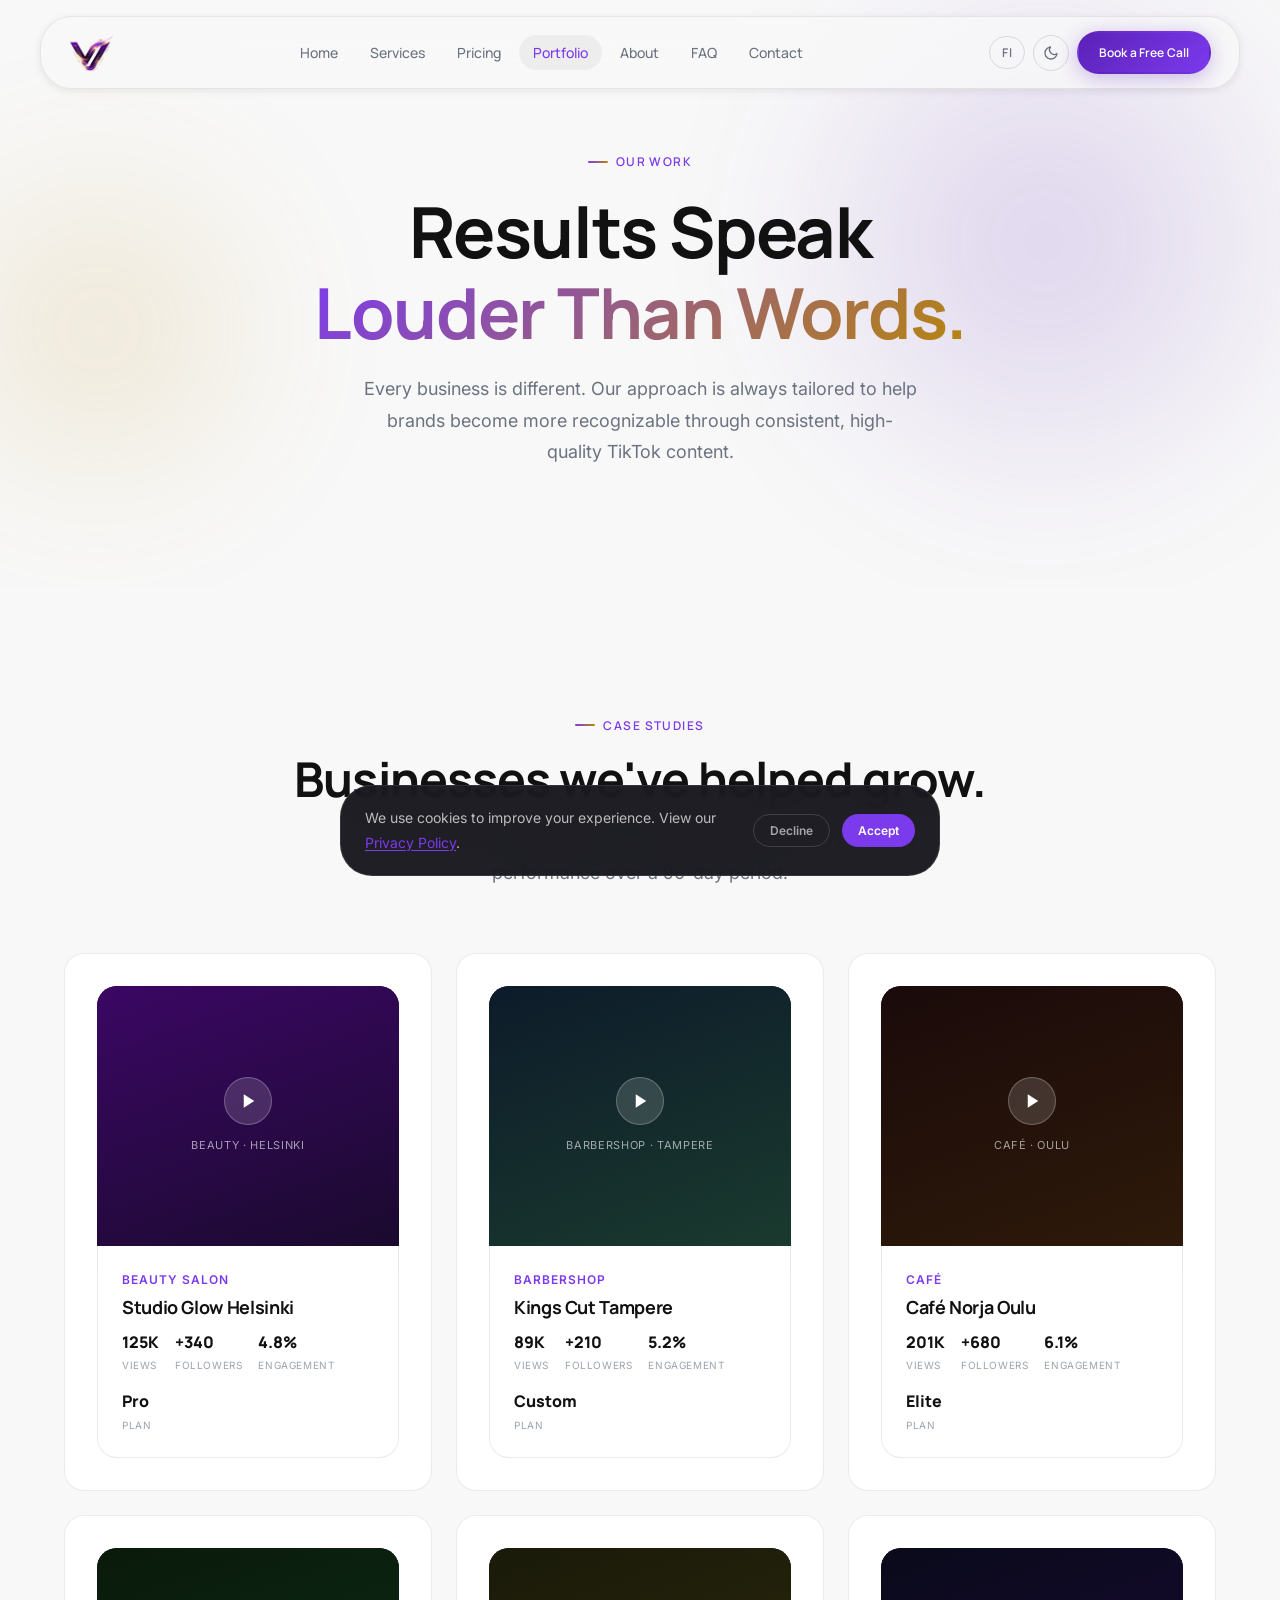
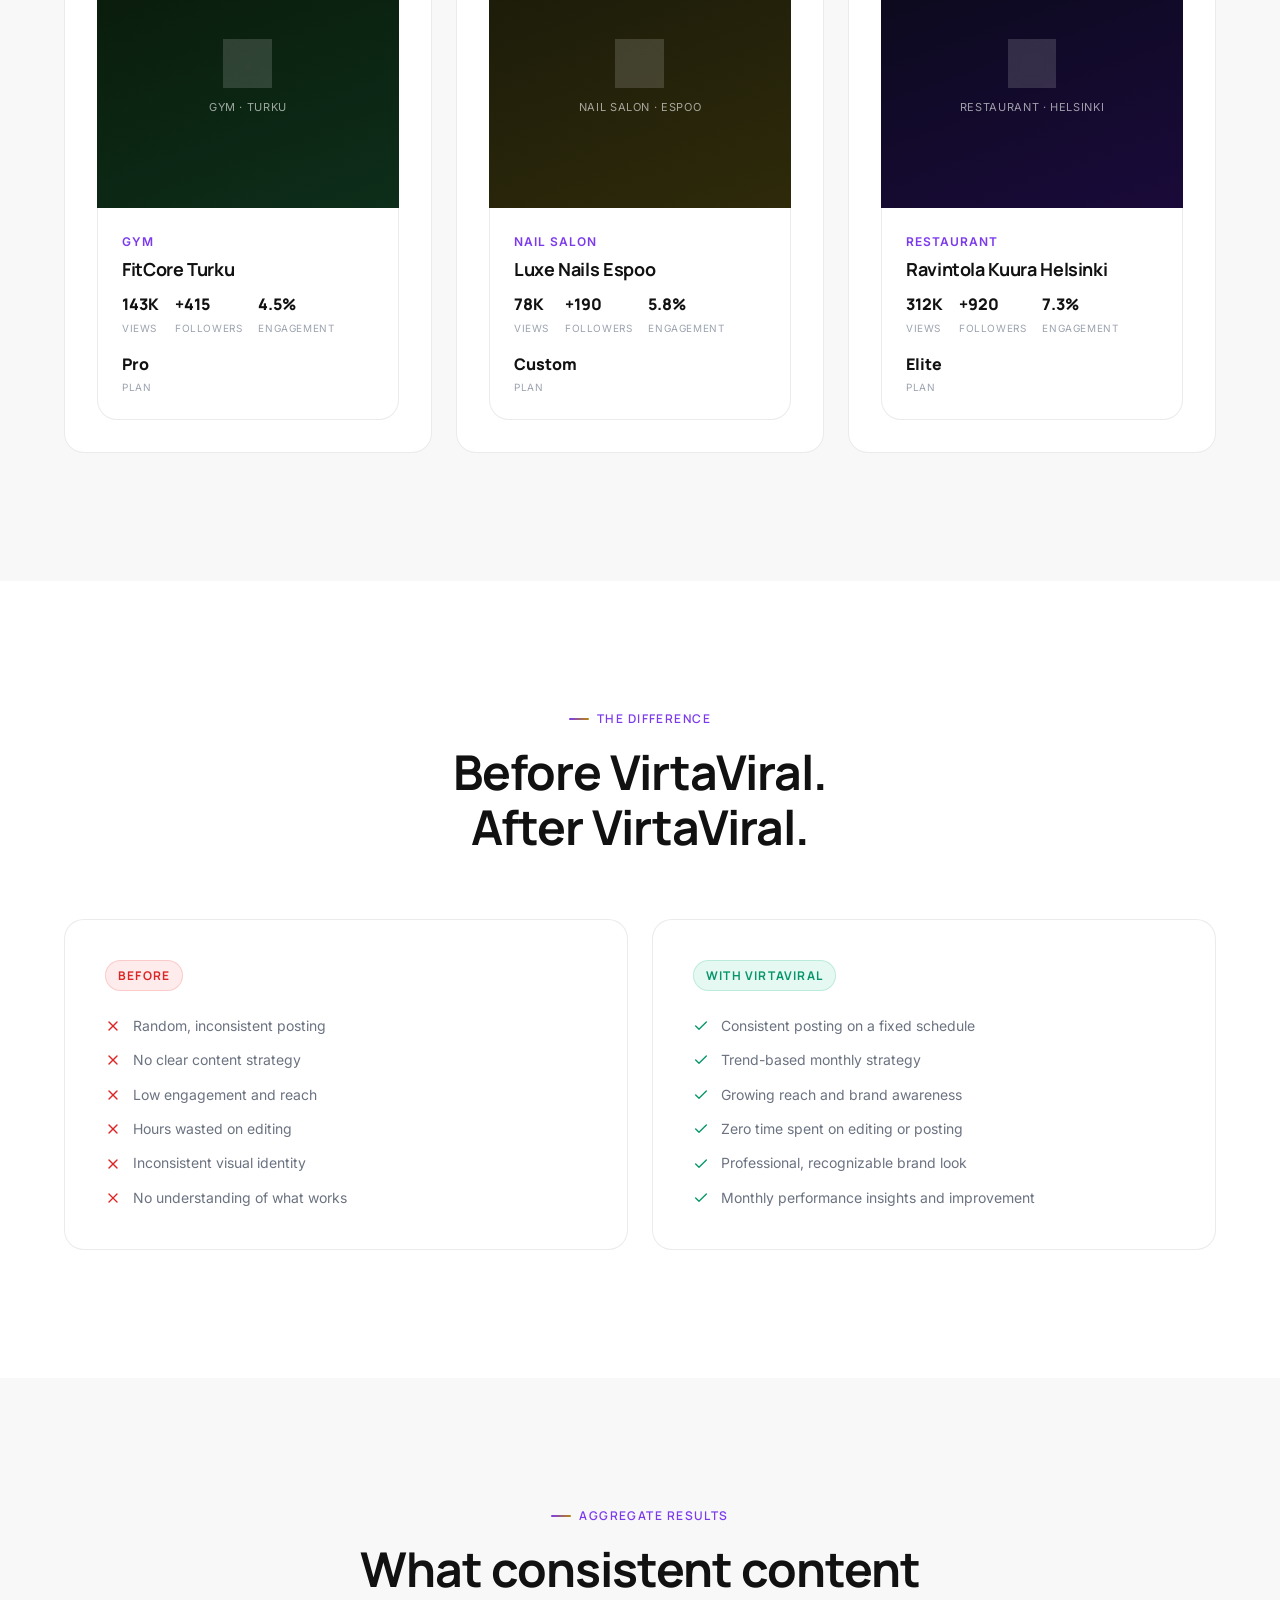
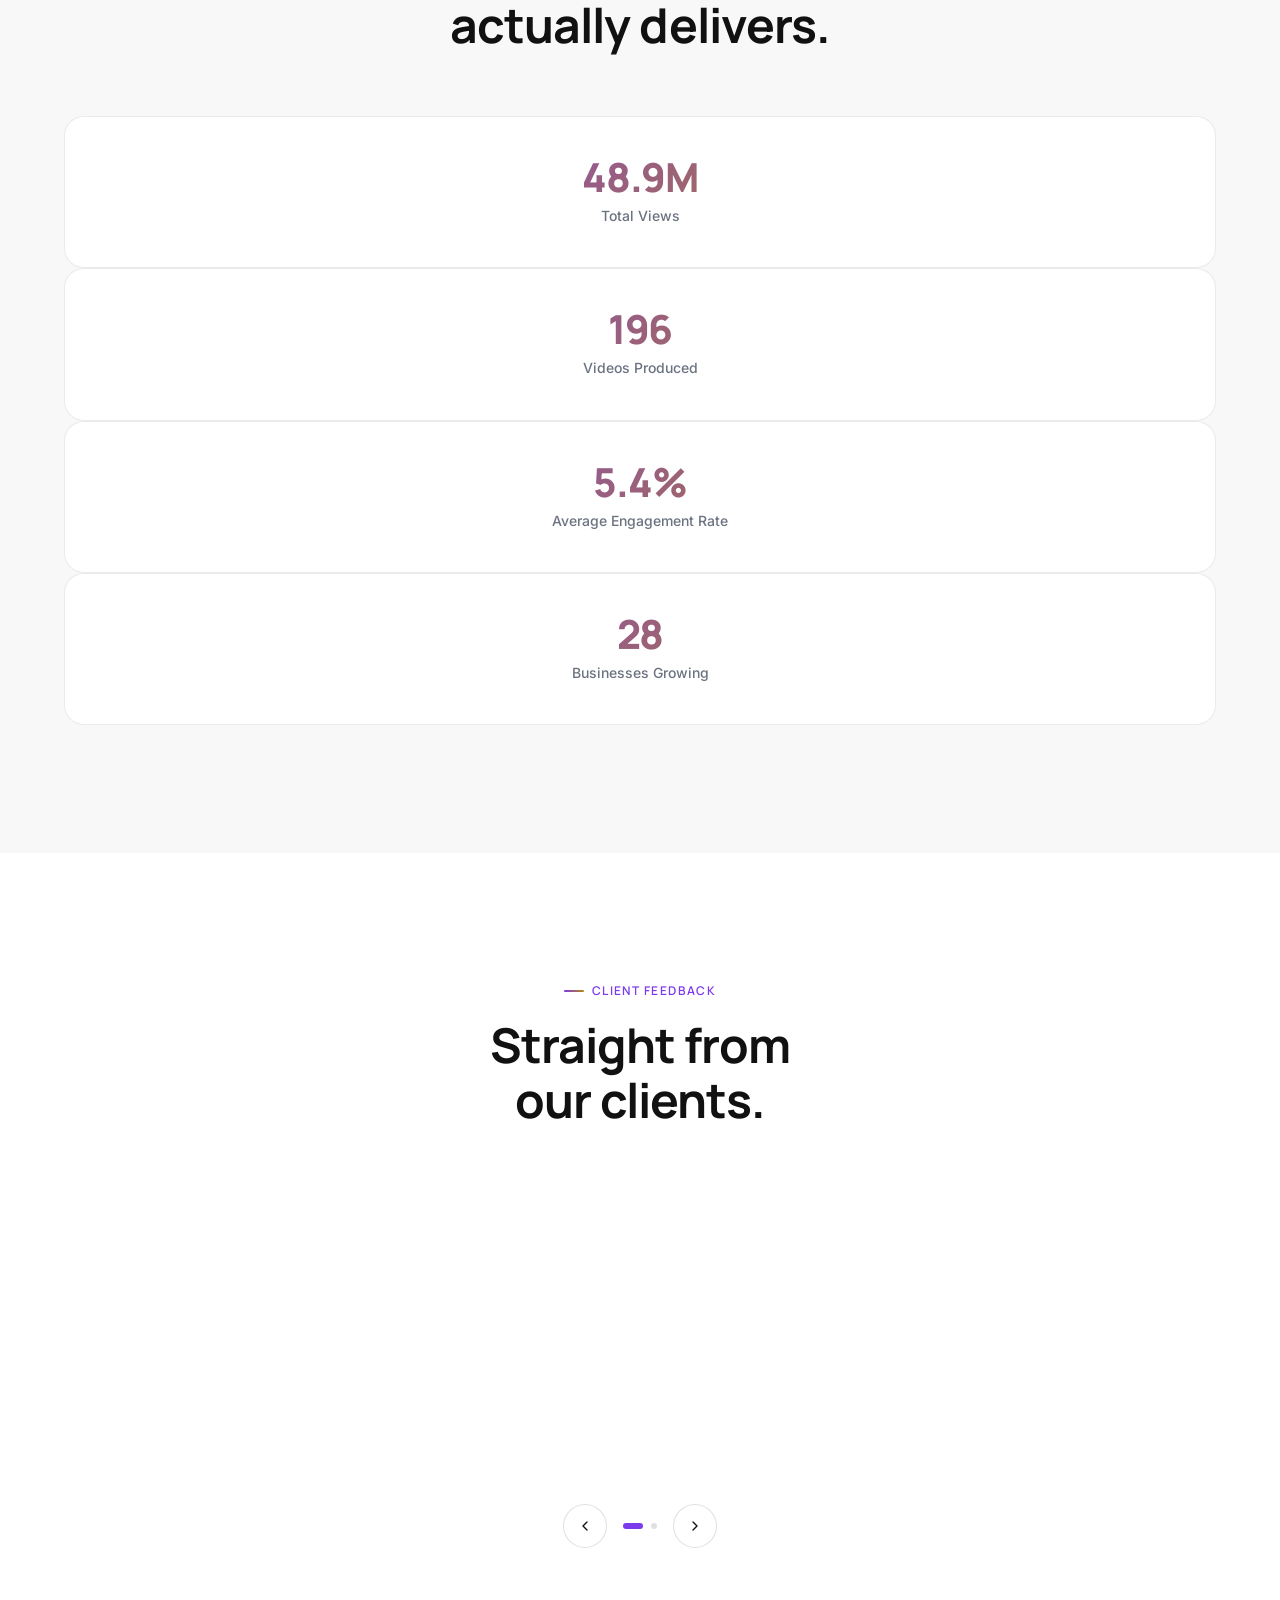
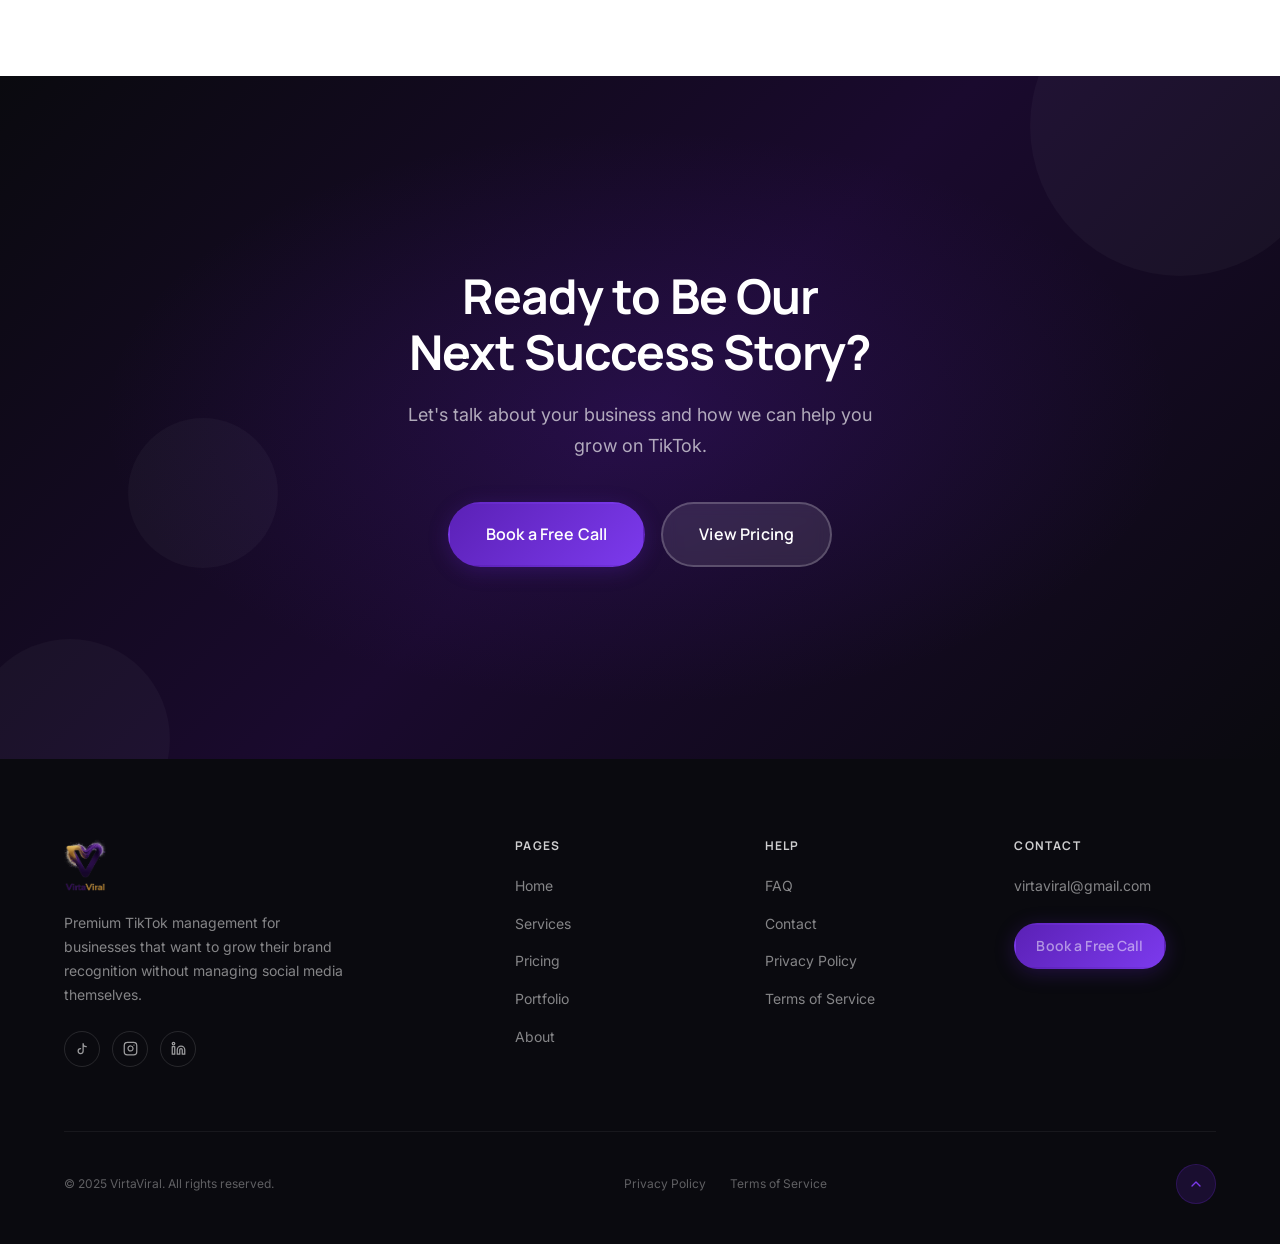
==== portfolio.html @ c092945c "Add files via upload" ====
<!DOCTYPE html>
<html lang="en" data-theme="light" data-lang="en">
<head>
  <meta charset="UTF-8" />
  <meta name="viewport" content="width=device-width, initial-scale=1.0" />
  <title>Portfolio — VirtaViral | TikTok Results for Real Businesses</title>
  <meta name="description" content="See how VirtaViral has helped businesses grow their TikTok presence with consistent, professional content management." />
  <meta name="robots" content="index, follow" />
  <meta property="og:title" content="Portfolio — VirtaViral" />
  <meta property="og:description" content="Real results for real businesses. See VirtaViral's TikTok case studies." />
  <meta property="og:image" content="[data-uri]" />
  <meta name="theme-color" content="#5B21B6" />
  <link rel="icon" type="image/png" href="[data-uri]" />
  <link rel="apple-touch-icon" href="[data-uri]" />
  <link rel="preconnect" href="https://fonts.googleapis.com" />
  <link rel="preconnect" href="https://fonts.gstatic.com" crossorigin />
  <link href="https://fonts.googleapis.com/css2?family=Manrope:wght@400;500;600;700;800&family=Inter:wght@400;500;600&display=swap" rel="stylesheet" />
  <link rel="stylesheet" href="style.css" />
</head>
<body>

<div id="scroll-progress" role="progressbar" aria-hidden="true"></div>

<nav id="navbar" role="navigation" aria-label="Main navigation">
  <div class="nav-inner">
    <a href="index.html" class="nav-logo">
      <img src="[data-uri]" alt="VirtaViral" data-logo="primary" data-logo="primary" /></a>
    <ul class="nav-links" role="list">
      <li><a href="index.html"     class="nav-link">Home</a></li>
      <li><a href="services.html"  class="nav-link">Services</a></li>
      <li><a href="pricing.html"   class="nav-link">Pricing</a></li>
      <li><a href="portfolio.html" class="nav-link active">Portfolio</a></li>
      <li><a href="about.html"     class="nav-link">About</a></li>
      <li><a href="faq.html"       class="nav-link">FAQ</a></li>
      <li><a href="contact.html"   class="nav-link">Contact</a></li>
    </ul>
    <div class="nav-controls">
      <button class="lang-toggle" aria-label="Switch language">FI</button>
      <button class="theme-toggle" aria-label="Toggle dark mode">
        <svg class="icon-moon" viewBox="0 0 24 24"><path d="M21 12.79A9 9 0 1 1 11.21 3 7 7 0 0 0 21 12.79z"/></svg>
        <svg class="icon-sun"  viewBox="0 0 24 24"><circle cx="12" cy="12" r="5"/></svg>
      </button>
      <a href="contact.html" class="btn btn-primary btn-sm btn-magnetic">Book a Free Call</a>
      <button class="nav-hamburger" aria-label="Open menu" aria-expanded="false" aria-controls="mobile-menu">
        <span class="hamburger-line"></span><span class="hamburger-line"></span><span class="hamburger-line"></span>
      </button>
    </div>
  </div>
</nav>

<div id="mobile-menu" role="dialog" aria-modal="true" aria-label="Mobile navigation">
  <a href="index.html"     class="mobile-menu-link">Home</a>
  <a href="services.html"  class="mobile-menu-link">Services</a>
  <a href="pricing.html"   class="mobile-menu-link">Pricing</a>
  <a href="portfolio.html" class="mobile-menu-link">Portfolio</a>
  <a href="about.html"     class="mobile-menu-link">About</a>
  <a href="faq.html"       class="mobile-menu-link">FAQ</a>
  <a href="contact.html"   class="mobile-menu-link">Contact</a>
  <a href="contact.html" class="btn btn-primary btn-lg mobile-menu-cta">Book a Free Call</a>
  <div class="mobile-menu-controls">
    <button class="lang-toggle">FI</button>
    <button class="theme-toggle" aria-label="Toggle dark mode"><svg class="icon-moon" viewBox="0 0 24 24"><path d="M21 12.79A9 9 0 1 1 11.21 3 7 7 0 0 0 21 12.79z"/></svg><svg class="icon-sun" viewBox="0 0 24 24"><circle cx="12" cy="12" r="5"/></svg></button>
  </div>
</div>

<main>

<!-- HERO -->
<section class="page-hero">
  <div class="hero-orb hero-orb--1" aria-hidden="true"></div>
  <div class="hero-orb hero-orb--2" aria-hidden="true"></div>
  <div class="container">
    <div class="page-hero-content reveal reveal-up">
      <span class="eyebrow">Our Work</span>
      <h1>Results Speak<br/><span class="text-gradient">Louder Than Words.</span></h1>
      <p>Every business is different. Our approach is always tailored to help brands become more recognizable through consistent, high-quality TikTok content.</p>
    </div>
  </div>
</section>

<!-- FEATURED PROJECTS -->
<section class="section" aria-labelledby="projects-heading">
  <div class="container">
    <div class="section-header reveal reveal-up">
      <span class="eyebrow">Case Studies</span>
      <h2 id="projects-heading">Businesses we've helped grow.</h2>
      <p>Real businesses, real content, real results. Metrics below represent performance over a 90-day period.</p>
    </div>

    <div class="portfolio-grid">

      <!-- Card 1 -->
      <article class="portfolio-card card reveal reveal-up delay-1">
        <div class="portfolio-thumb">
          <div style="position:absolute;inset:0;background:linear-gradient(160deg,#3B0764,#1A0A2E);"></div>
          <div class="portfolio-thumb-inner">
            <div class="portfolio-play">
              <svg viewBox="0 0 24 24"><polygon points="5 3 19 12 5 21 5 3"/></svg>
            </div>
            <div class="portfolio-meta">Beauty · Helsinki</div>
          </div>
        </div>
        <div class="portfolio-body">
          <div class="portfolio-industry">Beauty Salon</div>
          <h3 class="portfolio-title">Studio Glow Helsinki</h3>
          <div class="portfolio-stats">
            <div class="portfolio-stat"><span class="portfolio-stat-num">125K</span><span class="portfolio-stat-label">Views</span></div>
            <div class="portfolio-stat"><span class="portfolio-stat-num">+340</span><span class="portfolio-stat-label">Followers</span></div>
            <div class="portfolio-stat"><span class="portfolio-stat-num">4.8%</span><span class="portfolio-stat-label">Engagement</span></div>
            <div class="portfolio-stat"><span class="portfolio-stat-num">Pro</span><span class="portfolio-stat-label">Plan</span></div>
          </div>
        </div>
      </article>

      <!-- Card 2 -->
      <article class="portfolio-card card reveal reveal-up delay-2">
        <div class="portfolio-thumb">
          <div style="position:absolute;inset:0;background:linear-gradient(160deg,#0D1B2A,#1A3A2E);"></div>
          <div class="portfolio-thumb-inner">
            <div class="portfolio-play"><svg viewBox="0 0 24 24"><polygon points="5 3 19 12 5 21 5 3"/></svg></div>
            <div class="portfolio-meta">Barbershop · Tampere</div>
          </div>
        </div>
        <div class="portfolio-body">
          <div class="portfolio-industry">Barbershop</div>
          <h3 class="portfolio-title">Kings Cut Tampere</h3>
          <div class="portfolio-stats">
            <div class="portfolio-stat"><span class="portfolio-stat-num">89K</span><span class="portfolio-stat-label">Views</span></div>
            <div class="portfolio-stat"><span class="portfolio-stat-num">+210</span><span class="portfolio-stat-label">Followers</span></div>
            <div class="portfolio-stat"><span class="portfolio-stat-num">5.2%</span><span class="portfolio-stat-label">Engagement</span></div>
            <div class="portfolio-stat"><span class="portfolio-stat-num">Custom</span><span class="portfolio-stat-label">Plan</span></div>
          </div>
        </div>
      </article>

      <!-- Card 3 -->
      <article class="portfolio-card card reveal reveal-up delay-3">
        <div class="portfolio-thumb">
          <div style="position:absolute;inset:0;background:linear-gradient(160deg,#1A0A0A,#2E1A0A);"></div>
          <div class="portfolio-thumb-inner">
            <div class="portfolio-play"><svg viewBox="0 0 24 24"><polygon points="5 3 19 12 5 21 5 3"/></svg></div>
            <div class="portfolio-meta">Café · Oulu</div>
          </div>
        </div>
        <div class="portfolio-body">
          <div class="portfolio-industry">Café</div>
          <h3 class="portfolio-title">Café Norja Oulu</h3>
          <div class="portfolio-stats">
            <div class="portfolio-stat"><span class="portfolio-stat-num">201K</span><span class="portfolio-stat-label">Views</span></div>
            <div class="portfolio-stat"><span class="portfolio-stat-num">+680</span><span class="portfolio-stat-label">Followers</span></div>
            <div class="portfolio-stat"><span class="portfolio-stat-num">6.1%</span><span class="portfolio-stat-label">Engagement</span></div>
            <div class="portfolio-stat"><span class="portfolio-stat-num">Elite</span><span class="portfolio-stat-label">Plan</span></div>
          </div>
        </div>
      </article>

      <!-- Card 4 -->
      <article class="portfolio-card card reveal reveal-up delay-1">
        <div class="portfolio-thumb">
          <div style="position:absolute;inset:0;background:linear-gradient(160deg,#0A1A0A,#0D2E1A);"></div>
          <div class="portfolio-thumb-inner">
            <div class="portfolio-play"><svg viewBox="0 0 24 24"><polygon points="5 3 19 12 5 21 5 3"/></svg></div>
            <div class="portfolio-meta">Gym · Turku</div>
          </div>
        </div>
        <div class="portfolio-body">
          <div class="portfolio-industry">Gym</div>
          <h3 class="portfolio-title">FitCore Turku</h3>
          <div class="portfolio-stats">
            <div class="portfolio-stat"><span class="portfolio-stat-num">143K</span><span class="portfolio-stat-label">Views</span></div>
            <div class="portfolio-stat"><span class="portfolio-stat-num">+415</span><span class="portfolio-stat-label">Followers</span></div>
            <div class="portfolio-stat"><span class="portfolio-stat-num">4.5%</span><span class="portfolio-stat-label">Engagement</span></div>
            <div class="portfolio-stat"><span class="portfolio-stat-num">Pro</span><span class="portfolio-stat-label">Plan</span></div>
          </div>
        </div>
      </article>

      <!-- Card 5 -->
      <article class="portfolio-card card reveal reveal-up delay-2">
        <div class="portfolio-thumb">
          <div style="position:absolute;inset:0;background:linear-gradient(160deg,#1A1A0A,#2E2A0A);"></div>
          <div class="portfolio-thumb-inner">
            <div class="portfolio-play"><svg viewBox="0 0 24 24"><polygon points="5 3 19 12 5 21 5 3"/></svg></div>
            <div class="portfolio-meta">Nail Salon · Espoo</div>
          </div>
        </div>
        <div class="portfolio-body">
          <div class="portfolio-industry">Nail Salon</div>
          <h3 class="portfolio-title">Luxe Nails Espoo</h3>
          <div class="portfolio-stats">
            <div class="portfolio-stat"><span class="portfolio-stat-num">78K</span><span class="portfolio-stat-label">Views</span></div>
            <div class="portfolio-stat"><span class="portfolio-stat-num">+190</span><span class="portfolio-stat-label">Followers</span></div>
            <div class="portfolio-stat"><span class="portfolio-stat-num">5.8%</span><span class="portfolio-stat-label">Engagement</span></div>
            <div class="portfolio-stat"><span class="portfolio-stat-num">Custom</span><span class="portfolio-stat-label">Plan</span></div>
          </div>
        </div>
      </article>

      <!-- Card 6 -->
      <article class="portfolio-card card reveal reveal-up delay-3">
        <div class="portfolio-thumb">
          <div style="position:absolute;inset:0;background:linear-gradient(160deg,#0A0A1A,#1A0A3A);"></div>
          <div class="portfolio-thumb-inner">
            <div class="portfolio-play"><svg viewBox="0 0 24 24"><polygon points="5 3 19 12 5 21 5 3"/></svg></div>
            <div class="portfolio-meta">Restaurant · Helsinki</div>
          </div>
        </div>
        <div class="portfolio-body">
          <div class="portfolio-industry">Restaurant</div>
          <h3 class="portfolio-title">Ravintola Kuura Helsinki</h3>
          <div class="portfolio-stats">
            <div class="portfolio-stat"><span class="portfolio-stat-num">312K</span><span class="portfolio-stat-label">Views</span></div>
            <div class="portfolio-stat"><span class="portfolio-stat-num">+920</span><span class="portfolio-stat-label">Followers</span></div>
            <div class="portfolio-stat"><span class="portfolio-stat-num">7.3%</span><span class="portfolio-stat-label">Engagement</span></div>
            <div class="portfolio-stat"><span class="portfolio-stat-num">Elite</span><span class="portfolio-stat-label">Plan</span></div>
          </div>
        </div>
      </article>

    </div>
  </div>
</section>

<!-- BEFORE & AFTER -->
<section class="section" style="background: var(--bg-secondary);" aria-labelledby="before-after-heading">
  <div class="container">
    <div class="section-header reveal reveal-up">
      <span class="eyebrow">The Difference</span>
      <h2 id="before-after-heading">Before VirtaViral.<br/>After VirtaViral.</h2>
    </div>

    <div class="before-after-grid">
      <div class="card before-after-card reveal reveal-left">
        <div class="before-after-header">
          <span class="before-after-label before-after-label--before">Before</span>
        </div>
        <div class="before-after-list">
          <div class="before-after-item item-before">
            <svg viewBox="0 0 24 24"><line x1="18" y1="6" x2="6" y2="18"/><line x1="6" y1="6" x2="18" y2="18"/></svg>
            Random, inconsistent posting
          </div>
          <div class="before-after-item item-before">
            <svg viewBox="0 0 24 24"><line x1="18" y1="6" x2="6" y2="18"/><line x1="6" y1="6" x2="18" y2="18"/></svg>
            No clear content strategy
          </div>
          <div class="before-after-item item-before">
            <svg viewBox="0 0 24 24"><line x1="18" y1="6" x2="6" y2="18"/><line x1="6" y1="6" x2="18" y2="18"/></svg>
            Low engagement and reach
          </div>
          <div class="before-after-item item-before">
            <svg viewBox="0 0 24 24"><line x1="18" y1="6" x2="6" y2="18"/><line x1="6" y1="6" x2="18" y2="18"/></svg>
            Hours wasted on editing
          </div>
          <div class="before-after-item item-before">
            <svg viewBox="0 0 24 24"><line x1="18" y1="6" x2="6" y2="18"/><line x1="6" y1="6" x2="18" y2="18"/></svg>
            Inconsistent visual identity
          </div>
          <div class="before-after-item item-before">
            <svg viewBox="0 0 24 24"><line x1="18" y1="6" x2="6" y2="18"/><line x1="6" y1="6" x2="18" y2="18"/></svg>
            No understanding of what works
          </div>
        </div>
      </div>

      <div class="card before-after-card reveal reveal-right">
        <div class="before-after-header">
          <span class="before-after-label before-after-label--after">With VirtaViral</span>
        </div>
        <div class="before-after-list">
          <div class="before-after-item item-after">
            <svg viewBox="0 0 24 24"><polyline points="20 6 9 17 4 12"/></svg>
            Consistent posting on a fixed schedule
          </div>
          <div class="before-after-item item-after">
            <svg viewBox="0 0 24 24"><polyline points="20 6 9 17 4 12"/></svg>
            Trend-based monthly strategy
          </div>
          <div class="before-after-item item-after">
            <svg viewBox="0 0 24 24"><polyline points="20 6 9 17 4 12"/></svg>
            Growing reach and brand awareness
          </div>
          <div class="before-after-item item-after">
            <svg viewBox="0 0 24 24"><polyline points="20 6 9 17 4 12"/></svg>
            Zero time spent on editing or posting
          </div>
          <div class="before-after-item item-after">
            <svg viewBox="0 0 24 24"><polyline points="20 6 9 17 4 12"/></svg>
            Professional, recognizable brand look
          </div>
          <div class="before-after-item item-after">
            <svg viewBox="0 0 24 24"><polyline points="20 6 9 17 4 12"/></svg>
            Monthly performance insights and improvement
          </div>
        </div>
      </div>
    </div>
  </div>
</section>

<!-- RESULTS METRICS -->
<section class="section" aria-labelledby="results-heading">
  <div class="container">
    <div class="section-header reveal reveal-up">
      <span class="eyebrow">Aggregate Results</span>
      <h2 id="results-heading">What consistent content<br/>actually delivers.</h2>
    </div>
    <div class="grid-4 reveal reveal-up">
      <div class="card" style="text-align:center; padding: 2.5rem 1.5rem;">
        <div class="tiktok-stat-num" data-count="50000000" style="font-size:2.5rem; margin-bottom:0.5rem;">50M+</div>
        <div style="font-size:0.875rem; color:var(--text-secondary); font-weight:500;">Total Views</div>
      </div>
      <div class="card" style="text-align:center; padding: 2.5rem 1.5rem;">
        <div class="tiktok-stat-num" data-count="200" style="font-size:2.5rem; margin-bottom:0.5rem;">200+</div>
        <div style="font-size:0.875rem; color:var(--text-secondary); font-weight:500;">Videos Produced</div>
      </div>
      <div class="card" style="text-align:center; padding: 2.5rem 1.5rem;">
        <div class="tiktok-stat-num" style="font-size:2.5rem; margin-bottom:0.5rem;">5.4%</div>
        <div style="font-size:0.875rem; color:var(--text-secondary); font-weight:500;">Average Engagement Rate</div>
      </div>
      <div class="card" style="text-align:center; padding: 2.5rem 1.5rem;">
        <div class="tiktok-stat-num" data-count="30" style="font-size:2.5rem; margin-bottom:0.5rem;">30+</div>
        <div style="font-size:0.875rem; color:var(--text-secondary); font-weight:500;">Businesses Growing</div>
      </div>
    </div>
  </div>
</section>

<!-- TESTIMONIALS -->
<section class="section" style="background: var(--bg-secondary);" aria-labelledby="portfolio-testimonials-heading">
  <div class="container">
    <div class="section-header reveal reveal-up">
      <span class="eyebrow">Client Feedback</span>
      <h2 id="portfolio-testimonials-heading">Straight from<br/>our clients.</h2>
    </div>
    <div class="testimonials-wrap reveal reveal-up">
      <div class="testimonials-track">
        <div class="card card-glass testimonial-card">
          <div class="testimonial-quote">"</div>
          <p class="testimonial-text">Working with VirtaViral was the best marketing decision I've made. Our TikTok went from zero to getting new bookings weekly. They really understand how the platform works.</p>
          <div class="testimonial-author">
            <div class="testimonial-avatar">A</div>
            <div>
              <div class="testimonial-name">Anna K.</div>
              <div class="testimonial-role">Nail Salon Owner, Espoo</div>
              <div class="testimonial-stars">
                <svg viewBox="0 0 24 24"><polygon points="12 2 15.09 8.26 22 9.27 17 14.14 18.18 21.02 12 17.77 5.82 21.02 7 14.14 2 9.27 8.91 8.26 12 2"/></svg>
                <svg viewBox="0 0 24 24"><polygon points="12 2 15.09 8.26 22 9.27 17 14.14 18.18 21.02 12 17.77 5.82 21.02 7 14.14 2 9.27 8.91 8.26 12 2"/></svg>
                <svg viewBox="0 0 24 24"><polygon points="12 2 15.09 8.26 22 9.27 17 14.14 18.18 21.02 12 17.77 5.82 21.02 7 14.14 2 9.27 8.91 8.26 12 2"/></svg>
                <svg viewBox="0 0 24 24"><polygon points="12 2 15.09 8.26 22 9.27 17 14.14 18.18 21.02 12 17.77 5.82 21.02 7 14.14 2 9.27 8.91 8.26 12 2"/></svg>
                <svg viewBox="0 0 24 24"><polygon points="12 2 15.09 8.26 22 9.27 17 14.14 18.18 21.02 12 17.77 5.82 21.02 7 14.14 2 9.27 8.91 8.26 12 2"/></svg>
              </div>
            </div>
          </div>
        </div>
        <div class="card card-glass testimonial-card">
          <div class="testimonial-quote">"</div>
          <p class="testimonial-text">I was skeptical that TikTok would work for a restaurant, but after three months with VirtaViral, we had a video hit 80,000 views and the restaurant was fully booked for two weekends straight.</p>
          <div class="testimonial-author">
            <div class="testimonial-avatar">P</div>
            <div>
              <div class="testimonial-name">Pekka H.</div>
              <div class="testimonial-role">Restaurant Owner, Helsinki</div>
              <div class="testimonial-stars">
                <svg viewBox="0 0 24 24"><polygon points="12 2 15.09 8.26 22 9.27 17 14.14 18.18 21.02 12 17.77 5.82 21.02 7 14.14 2 9.27 8.91 8.26 12 2"/></svg>
                <svg viewBox="0 0 24 24"><polygon points="12 2 15.09 8.26 22 9.27 17 14.14 18.18 21.02 12 17.77 5.82 21.02 7 14.14 2 9.27 8.91 8.26 12 2"/></svg>
                <svg viewBox="0 0 24 24"><polygon points="12 2 15.09 8.26 22 9.27 17 14.14 18.18 21.02 12 17.77 5.82 21.02 7 14.14 2 9.27 8.91 8.26 12 2"/></svg>
                <svg viewBox="0 0 24 24"><polygon points="12 2 15.09 8.26 22 9.27 17 14.14 18.18 21.02 12 17.77 5.82 21.02 7 14.14 2 9.27 8.91 8.26 12 2"/></svg>
                <svg viewBox="0 0 24 24"><polygon points="12 2 15.09 8.26 22 9.27 17 14.14 18.18 21.02 12 17.77 5.82 21.02 7 14.14 2 9.27 8.91 8.26 12 2"/></svg>
              </div>
            </div>
          </div>
        </div>
      </div>
      <div class="testimonials-controls">
        <button class="testimonials-btn testimonials-btn--prev" aria-label="Previous"><svg viewBox="0 0 24 24"><polyline points="15 18 9 12 15 6"/></svg></button>
        <div class="testimonials-dots">
          <button class="testimonials-dot active" aria-label="1"></button>
          <button class="testimonials-dot" aria-label="2"></button>
        </div>
        <button class="testimonials-btn testimonials-btn--next" aria-label="Next"><svg viewBox="0 0 24 24"><polyline points="9 18 15 12 9 6"/></svg></button>
      </div>
    </div>
  </div>
</section>

<!-- CTA -->
<section class="section--lg cta-dark" aria-labelledby="portfolio-cta-heading">
  <div class="cta-dots" aria-hidden="true"><div class="cta-dot"></div><div class="cta-dot"></div><div class="cta-dot"></div></div>
  <div class="container" style="position:relative;z-index:2;text-align:center;">
    <div class="reveal reveal-up">
      <h2 id="portfolio-cta-heading" style="color:#fff;">Ready to Be Our<br/>Next Success Story?</h2>
      <p>Let's talk about your business and how we can help you grow on TikTok.</p>
      <div class="cta-actions">
        <a href="contact.html" class="btn btn-primary btn-lg btn-magnetic">Book a Free Call</a>
        <a href="pricing.html" class="btn btn-ghost btn-lg">View Pricing</a>
      </div>
    </div>
  </div>
</section>

</main>

<footer role="contentinfo">
  <div class="container">
    <div class="footer-grid">
      <div class="footer-brand">
        <img src="[data-uri]" alt="VirtaViral" data-logo="stacked" data-logo="primary" />
        <p>Premium TikTok management for businesses that want to grow their brand recognition without managing social media themselves.</p>
        <div class="footer-social">
          <a href="#" aria-label="TikTok"><svg viewBox="0 0 24 24"><path d="M9 12a4 4 0 1 0 4 4V4a5 5 0 0 0 5 5"/></svg></a>
          <a href="#" aria-label="Instagram"><svg viewBox="0 0 24 24"><rect x="2" y="2" width="20" height="20" rx="5" ry="5"/><path d="M16 11.37A4 4 0 1 1 12.63 8 4 4 0 0 1 16 11.37z"/><line x1="17.5" y1="6.5" x2="17.51" y2="6.5"/></svg></a>
          <a href="#" aria-label="LinkedIn"><svg viewBox="0 0 24 24"><path d="M16 8a6 6 0 0 1 6 6v7h-4v-7a2 2 0 0 0-4 0v7h-4v-7a6 6 0 0 1 6-6z"/><rect x="2" y="9" width="4" height="12"/><circle cx="4" cy="4" r="2"/></svg></a>
        </div>
      </div>
      <div><h3 class="footer-col-title">Pages</h3><ul class="footer-links"><li><a href="index.html">Home</a></li><li><a href="services.html">Services</a></li><li><a href="pricing.html">Pricing</a></li><li><a href="portfolio.html">Portfolio</a></li><li><a href="about.html">About</a></li></ul></div>
      <div><h3 class="footer-col-title">Help</h3><ul class="footer-links"><li><a href="faq.html">FAQ</a></li><li><a href="contact.html">Contact</a></li><li><a href="privacy.html">Privacy Policy</a></li><li><a href="terms.html">Terms of Service</a></li></ul></div>
      <div><h3 class="footer-col-title">Contact</h3><ul class="footer-links"><li><a href="mailto:virtaviral@gmail.com">virtaviral@gmail.com</a></li><li><a href="contact.html" class="btn btn-primary btn-sm" style="margin-top:0.75rem;display:inline-flex;">Book a Free Call</a></li></ul></div>
    </div>
    <div class="footer-bottom">
      <p class="footer-copyright">© 2025 VirtaViral. All rights reserved.</p>
      <div class="footer-legal"><a href="privacy.html">Privacy Policy</a><a href="terms.html">Terms of Service</a></div>
      <button id="back-to-top" aria-label="Back to top"><svg viewBox="0 0 24 24"><polyline points="18 15 12 9 6 15"/></svg></button>
    </div>
  </div>
</footer>

<div id="cookie-notice" role="dialog" aria-label="Cookie notice">
  <p>We use cookies to improve your experience. View our <a href="privacy.html">Privacy Policy</a>.</p>
  <div class="cookie-actions">
    <button class="cookie-btn cookie-btn-decline">Decline</button>
    <button class="cookie-btn cookie-btn-accept">Accept</button>
  </div>
</div>

<script src="assets.js"></script>
<script src="script.js"></script>
</body>
</html>
---- style.css ----
/* =============================================================
   VirtaViral — Premium TikTok Management Agency
   style.css — Complete Design System
   Version: 1.0.0
   ============================================================= */

/* =============================================================
   SECTION 1: CSS VARIABLES — Design Tokens
   ============================================================= */
:root {
  /* Brand Colors */
  --color-purple:        #5B21B6;
  --color-purple-light:  #7C3AED;
  --color-purple-dark:   #3B0764;
  --color-gold:          #B8860B;
  --color-gold-light:    #D4A017;
  --color-gold-pale:     #F5E6A3;

  /* Background */
  --bg-primary:          #F8F8F8;
  --bg-secondary:        #FFFFFF;
  --bg-dark:             #0A0A0F;
  --bg-dark-card:        #13131A;
  --bg-dark-surface:     #1C1C26;

  /* Text */
  --text-primary:        #111111;
  --text-secondary:      #6B7280;
  --text-tertiary:       #9CA3AF;
  --text-inverse:        #FFFFFF;

  /* Accent */
  --accent:              #5B21B6;
  --accent-hover:        #4C1D95;
  --accent-glow:         rgba(91, 33, 182, 0.25);

  /* Borders */
  --border-light:        rgba(0,0,0,0.08);
  --border-medium:       rgba(0,0,0,0.12);
  --border-dark:         rgba(255,255,255,0.08);
  --border-dark-medium:  rgba(255,255,255,0.12);

  /* Shadows */
  --shadow-xs:           0 1px 3px rgba(0,0,0,0.06);
  --shadow-sm:           0 2px 8px rgba(0,0,0,0.08);
  --shadow-md:           0 4px 20px rgba(0,0,0,0.10);
  --shadow-lg:           0 8px 40px rgba(0,0,0,0.12);
  --shadow-xl:           0 20px 60px rgba(0,0,0,0.15);
  --shadow-purple:       0 8px 32px rgba(91,33,182,0.25);
  --shadow-purple-lg:    0 16px 48px rgba(91,33,182,0.30);

  /* Spacing Scale */
  --space-1:    4px;
  --space-2:    8px;
  --space-3:    12px;
  --space-4:    16px;
  --space-5:    20px;
  --space-6:    24px;
  --space-8:    32px;
  --space-10:   40px;
  --space-12:   48px;
  --space-16:   64px;
  --space-20:   80px;
  --space-24:   96px;
  --space-32:  128px;

  /* Typography */
  --font-display: 'Manrope', system-ui, sans-serif;
  --font-body:    'Inter', system-ui, sans-serif;

  /* Font Sizes */
  --text-xs:    0.75rem;    /* 12px */
  --text-sm:    0.875rem;   /* 14px */
  --text-base:  1rem;       /* 16px */
  --text-lg:    1.125rem;   /* 18px */
  --text-xl:    1.25rem;    /* 20px */
  --text-2xl:   1.5rem;     /* 24px */
  --text-3xl:   1.875rem;   /* 30px */
  --text-4xl:   2.25rem;    /* 36px */
  --text-5xl:   3rem;       /* 48px */
  --text-6xl:   3.75rem;    /* 60px */
  --text-7xl:   4.5rem;     /* 72px */
  --text-8xl:   6rem;       /* 96px */

  /* Border Radius */
  --radius-sm:   6px;
  --radius-md:   12px;
  --radius-lg:   20px;
  --radius-xl:   32px;
  --radius-full: 9999px;

  /* Transitions */
  --transition-fast:   150ms cubic-bezier(0.4, 0, 0.2, 1);
  --transition-base:   250ms cubic-bezier(0.4, 0, 0.2, 1);
  --transition-slow:   400ms cubic-bezier(0.4, 0, 0.2, 1);
  --transition-spring: 500ms cubic-bezier(0.34, 1.56, 0.64, 1);

  /* Layout */
  --container-max: 1200px;
  --container-wide: 1400px;
  --nav-height: 72px;
}

/* Dark Mode Variables */
[data-theme="dark"] {
  --bg-primary:    #0A0A0F;
  --bg-secondary:  #13131A;
  --text-primary:  #F8F8F8;
  --text-secondary: #9CA3AF;
  --text-tertiary: #6B7280;
  --border-light:  rgba(255,255,255,0.07);
  --border-medium: rgba(255,255,255,0.12);
  --shadow-sm:     0 2px 8px rgba(0,0,0,0.4);
  --shadow-md:     0 4px 20px rgba(0,0,0,0.5);
  --shadow-lg:     0 8px 40px rgba(0,0,0,0.6);
}

/* =============================================================
   SECTION 2: RESET & BASE
   ============================================================= */
*, *::before, *::after {
  box-sizing: border-box;
  margin: 0;
  padding: 0;
}

html {
  font-size: 16px;
  scroll-behavior: smooth;
  -webkit-text-size-adjust: 100%;
}

body {
  font-family: var(--font-body);
  font-size: var(--text-base);
  line-height: 1.6;
  color: var(--text-primary);
  background-color: var(--bg-primary);
  -webkit-font-smoothing: antialiased;
  -moz-osx-font-smoothing: grayscale;
  overflow-x: hidden;
  transition: background-color var(--transition-slow), color var(--transition-slow);
}

img {
  max-width: 100%;
  height: auto;
  display: block;
}

a {
  color: inherit;
  text-decoration: none;
}

ul, ol {
  list-style: none;
}

button {
  border: none;
  background: none;
  cursor: pointer;
  font-family: inherit;
}

input, textarea, select {
  font-family: inherit;
  font-size: inherit;
}

/* Reduced motion */
@media (prefers-reduced-motion: reduce) {
  *, *::before, *::after {
    animation-duration: 0.01ms !important;
    transition-duration: 0.01ms !important;
  }
}

/* =============================================================
   SECTION 3: TYPOGRAPHY
   ============================================================= */
h1, h2, h3, h4, h5, h6 {
  font-family: var(--font-display);
  font-weight: 700;
  line-height: 1.15;
  letter-spacing: -0.02em;
  color: var(--text-primary);
}

h1 { font-size: clamp(var(--text-4xl), 5.5vw, var(--text-7xl)); }
h2 { font-size: clamp(var(--text-3xl), 4vw, var(--text-5xl)); }
h3 { font-size: clamp(var(--text-2xl), 2.5vw, var(--text-3xl)); }
h4 { font-size: var(--text-xl); }
h5 { font-size: var(--text-lg); }
h6 { font-size: var(--text-base); }

p {
  color: var(--text-secondary);
  line-height: 1.75;
}

.text-gradient {
  background: linear-gradient(135deg, var(--color-purple-light) 0%, var(--color-gold) 100%);
  -webkit-background-clip: text;
  -webkit-text-fill-color: transparent;
  background-clip: text;
}

.text-purple { color: var(--color-purple-light); }
.text-gold   { color: var(--color-gold-light); }

.eyebrow {
  font-family: var(--font-display);
  font-size: var(--text-xs);
  font-weight: 600;
  letter-spacing: 0.12em;
  text-transform: uppercase;
  color: var(--color-purple-light);
  display: flex;
  align-items: center;
  gap: var(--space-2);
}

.eyebrow::before {
  content: '';
  display: inline-block;
  width: 20px;
  height: 2px;
  background: linear-gradient(90deg, var(--color-purple-light), var(--color-gold));
  border-radius: 2px;
}

/* =============================================================
   SECTION 4: LAYOUT UTILITIES
   ============================================================= */
.container {
  width: 100%;
  max-width: var(--container-max);
  margin: 0 auto;
  padding: 0 var(--space-6);
}

.container--wide {
  max-width: var(--container-wide);
}

.section {
  padding: var(--space-32) 0;
}

.section--sm {
  padding: var(--space-20) 0;
}

.section--lg {
  padding: calc(var(--space-32) * 1.5) 0;
}

.section-header {
  max-width: 700px;
  margin: 0 auto var(--space-16);
  text-align: center;
}

.section-header .eyebrow {
  justify-content: center;
  margin-bottom: var(--space-4);
}

.section-header h2 {
  margin-bottom: var(--space-5);
}

.section-header p {
  font-size: var(--text-lg);
  max-width: 560px;
  margin: 0 auto;
}

/* Grid System */
.grid { display: grid; }
.grid-2 { grid-template-columns: repeat(2, 1fr); gap: var(--space-8); }
.grid-3 { grid-template-columns: repeat(3, 1fr); gap: var(--space-8); }
.grid-4 { grid-template-columns: repeat(4, 1fr); gap: var(--space-6); }

/* Flex utilities */
.flex { display: flex; }
.flex-center { display: flex; align-items: center; justify-content: center; }
.flex-between { display: flex; align-items: center; justify-content: space-between; }
.flex-col { display: flex; flex-direction: column; }

/* =============================================================
   SECTION 5: COMPONENTS — Buttons
   ============================================================= */
.btn {
  display: inline-flex;
  align-items: center;
  justify-content: center;
  gap: var(--space-2);
  font-family: var(--font-display);
  font-size: var(--text-sm);
  font-weight: 600;
  letter-spacing: 0.01em;
  padding: 14px 28px;
  border-radius: var(--radius-full);
  border: 2px solid transparent;
  cursor: pointer;
  transition: all var(--transition-base);
  white-space: nowrap;
  position: relative;
  overflow: hidden;
  text-decoration: none;
  -webkit-user-select: none;
  user-select: none;
}

/* Ripple effect */
.btn::after {
  content: '';
  position: absolute;
  inset: 0;
  background: rgba(255,255,255,0.15);
  opacity: 0;
  border-radius: inherit;
  transition: opacity var(--transition-fast);
}

.btn:hover::after { opacity: 1; }
.btn:active { transform: scale(0.98); }

/* Primary button */
.btn-primary {
  background: linear-gradient(135deg, var(--color-purple) 0%, var(--color-purple-light) 100%);
  color: #FFFFFF;
  box-shadow: 0 4px 20px rgba(91,33,182,0.30);
}

.btn-primary:hover {
  box-shadow: 0 6px 28px rgba(91,33,182,0.45);
  transform: translateY(-1px);
}

/* Secondary button */
.btn-secondary {
  background: transparent;
  color: var(--text-primary);
  border-color: var(--border-medium);
}

.btn-secondary:hover {
  border-color: var(--color-purple-light);
  color: var(--color-purple-light);
  transform: translateY(-1px);
}

[data-theme="dark"] .btn-secondary {
  border-color: var(--border-dark-medium);
  color: var(--text-primary);
}

/* Gold/Elite button */
.btn-gold {
  background: linear-gradient(135deg, var(--color-gold) 0%, var(--color-gold-light) 100%);
  color: #FFFFFF;
  box-shadow: 0 4px 20px rgba(184,134,11,0.30);
}

.btn-gold:hover {
  box-shadow: 0 6px 28px rgba(184,134,11,0.45);
  transform: translateY(-1px);
}

/* Ghost button (for dark sections) */
.btn-ghost {
  background: rgba(255,255,255,0.10);
  color: #FFFFFF;
  border-color: rgba(255,255,255,0.20);
  backdrop-filter: blur(8px);
}

.btn-ghost:hover {
  background: rgba(255,255,255,0.18);
  border-color: rgba(255,255,255,0.35);
  transform: translateY(-1px);
}

/* Icon inside button */
.btn .btn-icon {
  width: 16px;
  height: 16px;
  transition: transform var(--transition-base);
}

.btn:hover .btn-icon {
  transform: translateX(3px);
}

/* Button sizes */
.btn-sm { padding: 10px 20px; font-size: var(--text-xs); }
.btn-lg { padding: 18px 36px; font-size: var(--text-base); }

/* =============================================================
   SECTION 6: COMPONENTS — Cards
   ============================================================= */
.card {
  background: var(--bg-secondary);
  border: 1px solid var(--border-light);
  border-radius: var(--radius-lg);
  padding: var(--space-8);
  transition: all var(--transition-base);
  position: relative;
  overflow: hidden;
}

.card::before {
  content: '';
  position: absolute;
  inset: 0;
  border-radius: inherit;
  border: 1px solid transparent;
  background: linear-gradient(135deg, rgba(91,33,182,0.10), rgba(184,134,11,0.05)) border-box;
  -webkit-mask: linear-gradient(#fff 0 0) padding-box, linear-gradient(#fff 0 0);
  -webkit-mask-composite: destination-out;
  mask-composite: exclude;
  opacity: 0;
  transition: opacity var(--transition-base);
}

.card:hover::before { opacity: 1; }

.card:hover {
  box-shadow: var(--shadow-lg);
  transform: translateY(-4px);
}

[data-theme="dark"] .card {
  background: var(--bg-dark-card);
  border-color: var(--border-dark);
}

[data-theme="dark"] .card:hover {
  box-shadow: 0 8px 40px rgba(0,0,0,0.6);
}

/* Card with icon */
.card-icon {
  width: 48px;
  height: 48px;
  border-radius: var(--radius-md);
  background: linear-gradient(135deg, rgba(91,33,182,0.12), rgba(184,134,11,0.06));
  display: flex;
  align-items: center;
  justify-content: center;
  margin-bottom: var(--space-5);
  transition: all var(--transition-base);
  border: 1px solid rgba(91,33,182,0.15);
}

.card:hover .card-icon {
  background: linear-gradient(135deg, rgba(91,33,182,0.20), rgba(184,134,11,0.12));
  border-color: rgba(91,33,182,0.30);
  transform: scale(1.08);
}

.card-icon svg {
  width: 22px;
  height: 22px;
  stroke: var(--color-purple-light);
  fill: none;
  stroke-width: 1.75;
  stroke-linecap: round;
  stroke-linejoin: round;
  transition: stroke var(--transition-base);
}

/* Glass card */
.card-glass {
  background: rgba(255,255,255,0.65);
  backdrop-filter: blur(20px);
  -webkit-backdrop-filter: blur(20px);
  border: 1px solid rgba(255,255,255,0.80);
}

[data-theme="dark"] .card-glass {
  background: rgba(19,19,26,0.70);
  border-color: rgba(255,255,255,0.10);
}

/* =============================================================
   SECTION 7: LOADING SCREEN
   ============================================================= */
#loading-screen {
  position: fixed;
  inset: 0;
  z-index: 9999;
  background: #0A0A0F;
  display: flex;
  flex-direction: column;
  align-items: center;
  justify-content: center;
  gap: var(--space-8);
  transition: opacity 0.6s ease, visibility 0.6s ease;
}

#loading-screen.hidden {
  opacity: 0;
  visibility: hidden;
  pointer-events: none;
}

.loading-logo {
  height: 160px;
  width: auto;
  max-width: 280px;
  object-fit: contain;
  animation: loadingPulse 2s ease-in-out infinite;
}

.loading-bar-track {
  width: 200px;
  height: 2px;
  background: rgba(255,255,255,0.10);
  border-radius: 2px;
  overflow: hidden;
}

.loading-bar-fill {
  height: 100%;
  background: linear-gradient(90deg, var(--color-purple-light), var(--color-gold));
  border-radius: 2px;
  animation: loadingBar 1.4s ease-in-out forwards;
}

@keyframes loadingBar {
  0%   { width: 0%; }
  60%  { width: 85%; }
  100% { width: 100%; }
}

@keyframes loadingPulse {
  0%, 100% { opacity: 1; transform: scale(1); }
  50%       { opacity: 0.85; transform: scale(1.02); }
}

/* =============================================================
   SECTION 8: NAVIGATION
   ============================================================= */
#navbar {
  position: fixed;
  top: var(--space-4);
  left: 50%;
  transform: translateX(-50%);
  width: calc(100% - var(--space-8));
  max-width: var(--container-max);
  z-index: 1000;
  transition: all var(--transition-base);
}

.nav-inner {
  display: flex;
  align-items: center;
  justify-content: space-between;
  padding: 14px 28px;
  background: rgba(248,248,248,0.75);
  backdrop-filter: blur(20px);
  -webkit-backdrop-filter: blur(20px);
  border: 1px solid var(--border-light);
  border-radius: var(--radius-xl);
  box-shadow: var(--shadow-sm);
  transition: all var(--transition-base);
}

[data-theme="dark"] .nav-inner {
  background: rgba(10,10,15,0.80);
  border-color: var(--border-dark);
}

#navbar.scrolled .nav-inner {
  padding: 10px 24px;
  box-shadow: var(--shadow-md);
}

/* Logo */
.nav-logo {
  display: flex;
  align-items: center;
  height: 36px;
  flex-shrink: 0;
}

.nav-logo img {
  height: 38px;
  width: auto;
  object-fit: contain;
  display: block;
}

/* Nav Links */
.nav-links {
  display: flex;
  align-items: center;
  gap: var(--space-1);
}

.nav-link {
  font-family: var(--font-display);
  font-size: var(--text-sm);
  font-weight: 500;
  color: var(--text-secondary);
  padding: 8px 14px;
  border-radius: var(--radius-full);
  transition: all var(--transition-fast);
  position: relative;
}

.nav-link:hover,
.nav-link.active {
  color: var(--text-primary);
  background: rgba(0,0,0,0.05);
}

[data-theme="dark"] .nav-link:hover,
[data-theme="dark"] .nav-link.active {
  background: rgba(255,255,255,0.07);
}

.nav-link.active {
  color: var(--color-purple-light);
}

/* Nav Controls */
.nav-controls {
  display: flex;
  align-items: center;
  gap: var(--space-2);
}

/* Language Toggle */
.lang-toggle {
  font-family: var(--font-display);
  font-size: var(--text-xs);
  font-weight: 600;
  letter-spacing: 0.04em;
  color: var(--text-secondary);
  padding: 7px 12px;
  border-radius: var(--radius-full);
  border: 1px solid var(--border-medium);
  cursor: pointer;
  transition: all var(--transition-fast);
  background: transparent;
}

.lang-toggle:hover {
  color: var(--color-purple-light);
  border-color: var(--color-purple-light);
}

/* Dark Mode Toggle */
.theme-toggle {
  width: 36px;
  height: 36px;
  border-radius: var(--radius-full);
  border: 1px solid var(--border-medium);
  background: transparent;
  cursor: pointer;
  display: flex;
  align-items: center;
  justify-content: center;
  transition: all var(--transition-fast);
  color: var(--text-secondary);
}

.theme-toggle:hover {
  border-color: var(--color-purple-light);
  color: var(--color-purple-light);
}

.theme-toggle .icon-sun  { display: none; }
.theme-toggle .icon-moon { display: block; }

[data-theme="dark"] .theme-toggle .icon-sun  { display: block; }
[data-theme="dark"] .theme-toggle .icon-moon { display: none; }

.theme-toggle svg {
  width: 16px;
  height: 16px;
  stroke: currentColor;
  fill: none;
  stroke-width: 2;
  stroke-linecap: round;
  stroke-linejoin: round;
}

/* Mobile Hamburger */
.nav-hamburger {
  display: none;
  flex-direction: column;
  gap: 5px;
  cursor: pointer;
  width: 36px;
  height: 36px;
  align-items: center;
  justify-content: center;
  border-radius: var(--radius-full);
  border: 1px solid var(--border-medium);
  transition: all var(--transition-fast);
}

.nav-hamburger:hover {
  border-color: var(--color-purple-light);
}

.hamburger-line {
  display: block;
  width: 18px;
  height: 1.5px;
  background: var(--text-primary);
  border-radius: 2px;
  transition: all var(--transition-base);
  transform-origin: center;
}

.nav-hamburger.open .hamburger-line:nth-child(1) {
  transform: translateY(6.5px) rotate(45deg);
}

.nav-hamburger.open .hamburger-line:nth-child(2) {
  opacity: 0;
  transform: scaleX(0);
}

.nav-hamburger.open .hamburger-line:nth-child(3) {
  transform: translateY(-6.5px) rotate(-45deg);
}

/* =============================================================
   SECTION 9: MOBILE MENU (Fullscreen Overlay)
   ============================================================= */
#mobile-menu {
  position: fixed;
  inset: 0;
  z-index: 999;
  background: rgba(10,10,15,0.97);
  backdrop-filter: blur(24px);
  -webkit-backdrop-filter: blur(24px);
  display: flex;
  flex-direction: column;
  align-items: center;
  justify-content: center;
  gap: var(--space-5);
  opacity: 0;
  visibility: hidden;
  transition: opacity var(--transition-slow), visibility var(--transition-slow);
}

#mobile-menu.open {
  opacity: 1;
  visibility: visible;
}

.mobile-menu-link {
  font-family: var(--font-display);
  font-size: var(--text-3xl);
  font-weight: 700;
  color: rgba(255,255,255,0.80);
  letter-spacing: -0.02em;
  transition: color var(--transition-fast), transform var(--transition-fast);
  opacity: 0;
  transform: translateY(20px);
}

#mobile-menu.open .mobile-menu-link {
  opacity: 1;
  transform: translateY(0);
}

.mobile-menu-link:hover {
  color: #FFFFFF;
}

/* Stagger children */
#mobile-menu.open .mobile-menu-link:nth-child(1) { transition-delay: 60ms; }
#mobile-menu.open .mobile-menu-link:nth-child(2) { transition-delay: 100ms; }
#mobile-menu.open .mobile-menu-link:nth-child(3) { transition-delay: 140ms; }
#mobile-menu.open .mobile-menu-link:nth-child(4) { transition-delay: 180ms; }
#mobile-menu.open .mobile-menu-link:nth-child(5) { transition-delay: 220ms; }
#mobile-menu.open .mobile-menu-link:nth-child(6) { transition-delay: 260ms; }
#mobile-menu.open .mobile-menu-link:nth-child(7) { transition-delay: 300ms; }

.mobile-menu-cta {
  margin-top: var(--space-4);
  opacity: 0;
  transform: translateY(20px);
  transition: opacity var(--transition-slow) 360ms, transform var(--transition-slow) 360ms;
}

#mobile-menu.open .mobile-menu-cta {
  opacity: 1;
  transform: translateY(0);
}

.mobile-menu-controls {
  display: flex;
  gap: var(--space-4);
  margin-top: var(--space-6);
  opacity: 0;
  transform: translateY(20px);
  transition: opacity var(--transition-slow) 420ms, transform var(--transition-slow) 420ms;
}

#mobile-menu.open .mobile-menu-controls {
  opacity: 1;
  transform: translateY(0);
}

/* =============================================================
   SECTION 10: SCROLL PROGRESS BAR
   ============================================================= */
#scroll-progress {
  position: fixed;
  top: 0;
  left: 0;
  width: 0%;
  height: 2px;
  background: linear-gradient(90deg, var(--color-purple-light), var(--color-gold));
  z-index: 9998;
  transition: width 50ms linear;
}

/* =============================================================
   SECTION 11: HERO SECTION
   ============================================================= */
.hero {
  min-height: 100vh;
  display: flex;
  align-items: center;
  position: relative;
  overflow: hidden;
  padding-top: calc(var(--nav-height) + var(--space-16));
  padding-bottom: var(--space-24);
}

/* Ambient orbs */
.hero-orb {
  position: absolute;
  border-radius: 50%;
  filter: blur(80px);
  opacity: 0.35;
  animation: orbFloat 8s ease-in-out infinite;
  pointer-events: none;
}

.hero-orb--1 {
  width: 600px;
  height: 600px;
  background: radial-gradient(circle, var(--color-purple) 0%, transparent 70%);
  top: -10%;
  right: -5%;
  animation-delay: 0s;
}

.hero-orb--2 {
  width: 400px;
  height: 400px;
  background: radial-gradient(circle, var(--color-gold) 0%, transparent 70%);
  bottom: 10%;
  left: -8%;
  animation-delay: 3s;
  opacity: 0.20;
}

.hero-orb--3 {
  width: 300px;
  height: 300px;
  background: radial-gradient(circle, var(--color-purple-light) 0%, transparent 70%);
  top: 40%;
  left: 30%;
  animation-delay: 5s;
  opacity: 0.15;
}

@keyframes orbFloat {
  0%, 100% { transform: translate(0, 0) scale(1); }
  33%       { transform: translate(30px, -20px) scale(1.05); }
  66%       { transform: translate(-20px, 15px) scale(0.95); }
}

.hero-content {
  position: relative;
  z-index: 2;
  max-width: 760px;
}

.hero-content .eyebrow {
  margin-bottom: var(--space-6);
}

.hero-headline {
  font-size: clamp(2.5rem, 6vw, 5.5rem);
  font-weight: 800;
  line-height: 1.08;
  letter-spacing: -0.03em;
  margin-bottom: var(--space-6);
}

.hero-sub {
  font-size: clamp(var(--text-base), 2vw, var(--text-xl));
  color: var(--text-secondary);
  line-height: 1.7;
  max-width: 560px;
  margin-bottom: var(--space-10);
}

.hero-actions {
  display: flex;
  gap: var(--space-4);
  flex-wrap: wrap;
}

/* Stats */
.hero-stats {
  display: flex;
  gap: var(--space-10);
  margin-top: var(--space-16);
  padding-top: var(--space-10);
  border-top: 1px solid var(--border-light);
  flex-wrap: wrap;
}

.hero-stat {
  display: flex;
  flex-direction: column;
  gap: 4px;
}

.hero-stat-number {
  font-family: var(--font-display);
  font-size: var(--text-3xl);
  font-weight: 800;
  letter-spacing: -0.03em;
  color: var(--text-primary);
  line-height: 1;
}

.hero-stat-label {
  font-size: var(--text-sm);
  color: var(--text-secondary);
  font-weight: 500;
}

/* Hero visual side */
.hero-visual {
  position: absolute;
  right: 0;
  top: 50%;
  transform: translateY(-50%);
  width: 45%;
  max-width: 540px;
  z-index: 1;
  pointer-events: none;
}

.phone-mockup-wrap {
  position: relative;
  width: 100%;
  padding-bottom: 216%;
}

.phone-frame {
  position: absolute;
  inset: 0;
  background: #1A1A24;
  border-radius: 40px;
  border: 2px solid rgba(255,255,255,0.12);
  box-shadow: 
    0 40px 80px rgba(0,0,0,0.35),
    inset 0 1px 0 rgba(255,255,255,0.15);
  overflow: hidden;
  display: flex;
  flex-direction: column;
}

.phone-notch {
  width: 120px;
  height: 32px;
  background: #111;
  border-radius: 0 0 20px 20px;
  margin: 0 auto;
  flex-shrink: 0;
}

.phone-screen {
  flex: 1;
  background: linear-gradient(160deg, #1C0A3A 0%, #0D0D1A 50%, #0A1A2E 100%);
  display: flex;
  align-items: center;
  justify-content: center;
  position: relative;
  overflow: hidden;
}

.phone-tiktok-ui {
  position: absolute;
  inset: 0;
  display: flex;
  flex-direction: column;
  justify-content: flex-end;
  padding: 20px;
}

.tiktok-progress {
  height: 2px;
  background: rgba(255,255,255,0.20);
  border-radius: 2px;
  margin-bottom: 16px;
  overflow: hidden;
}

.tiktok-progress-fill {
  height: 100%;
  width: 65%;
  background: linear-gradient(90deg, var(--color-purple-light), var(--color-gold));
  border-radius: 2px;
  animation: progressPulse 3s ease-in-out infinite;
}

@keyframes progressPulse {
  0%, 100% { width: 65%; }
  50%       { width: 80%; }
}

.tiktok-meta {
  display: flex;
  flex-direction: column;
  gap: 8px;
}

.tiktok-username {
  font-family: var(--font-display);
  font-size: 13px;
  font-weight: 700;
  color: #fff;
}

.tiktok-caption {
  font-size: 11px;
  color: rgba(255,255,255,0.70);
  line-height: 1.4;
}

.tiktok-stats {
  display: flex;
  gap: 20px;
  margin-top: 4px;
}

.tiktok-stat {
  display: flex;
  flex-direction: column;
  align-items: center;
  gap: 2px;
}

.tiktok-stat-num {
  font-family: var(--font-display);
  font-size: 12px;
  font-weight: 700;
  color: #fff;
}

.tiktok-stat-ico {
  width: 18px;
  height: 18px;
  background: rgba(255,255,255,0.80);
  border-radius: 50%;
}

/* Floating metric cards around phone */
.metric-card {
  position: absolute;
  background: rgba(255,255,255,0.92);
  backdrop-filter: blur(16px);
  border: 1px solid rgba(255,255,255,0.90);
  border-radius: var(--radius-md);
  padding: 12px 16px;
  box-shadow: var(--shadow-lg);
  z-index: 3;
  white-space: nowrap;
  animation: floatCard 6s ease-in-out infinite;
}

[data-theme="dark"] .metric-card {
  background: rgba(19,19,26,0.90);
  border-color: rgba(255,255,255,0.12);
}

.metric-card--views {
  top: 15%;
  right: -10%;
  animation-delay: 0s;
}

.metric-card--growth {
  top: 55%;
  left: -15%;
  animation-delay: 2s;
}

.metric-card--engagement {
  bottom: 20%;
  right: -8%;
  animation-delay: 4s;
}

@keyframes floatCard {
  0%, 100% { transform: translateY(0px); }
  50%       { transform: translateY(-8px); }
}

.metric-label {
  font-size: 10px;
  font-weight: 600;
  letter-spacing: 0.08em;
  text-transform: uppercase;
  color: var(--text-secondary);
  margin-bottom: 3px;
}

.metric-value {
  font-family: var(--font-display);
  font-size: var(--text-lg);
  font-weight: 800;
  color: var(--text-primary);
  display: flex;
  align-items: center;
  gap: 6px;
}

.metric-up {
  color: #10B981;
  font-size: 12px;
}

/* =============================================================
   SECTION 12: TRUST SECTION
   ============================================================= */
.trust-section {
  padding: var(--space-16) 0;
  border-top: 1px solid var(--border-light);
  border-bottom: 1px solid var(--border-light);
}

.trust-label {
  text-align: center;
  font-size: var(--text-xs);
  font-weight: 600;
  letter-spacing: 0.12em;
  text-transform: uppercase;
  color: var(--text-tertiary);
  margin-bottom: var(--space-8);
}

.trust-logos {
  display: flex;
  align-items: center;
  justify-content: center;
  gap: var(--space-12);
  flex-wrap: wrap;
}

.trust-logo-item {
  font-family: var(--font-display);
  font-weight: 700;
  font-size: var(--text-sm);
  letter-spacing: 0.04em;
  color: var(--text-tertiary);
  transition: color var(--transition-base);
  cursor: default;
  text-transform: uppercase;
  opacity: 0.5;
}

.trust-logo-item:hover {
  color: var(--color-purple-light);
  opacity: 1;
}

/* =============================================================
   SECTION 13: WHY TIKTOK
   ============================================================= */
.why-tiktok-grid {
  display: grid;
  grid-template-columns: 1fr 1fr;
  gap: var(--space-16);
  align-items: center;
}

.why-tiktok-content .eyebrow {
  margin-bottom: var(--space-5);
}

.why-tiktok-content h2 {
  margin-bottom: var(--space-6);
}

.why-tiktok-content > p {
  margin-bottom: var(--space-10);
  font-size: var(--text-lg);
}

.tiktok-reasons {
  display: flex;
  flex-direction: column;
  gap: var(--space-5);
}

.tiktok-reason {
  display: flex;
  gap: var(--space-4);
  align-items: flex-start;
}

.tiktok-reason-icon {
  width: 40px;
  height: 40px;
  border-radius: var(--radius-md);
  background: linear-gradient(135deg, rgba(91,33,182,0.10), rgba(184,134,11,0.06));
  border: 1px solid rgba(91,33,182,0.15);
  display: flex;
  align-items: center;
  justify-content: center;
  flex-shrink: 0;
}

.tiktok-reason-icon svg {
  width: 18px;
  height: 18px;
  stroke: var(--color-purple-light);
  fill: none;
  stroke-width: 1.75;
  stroke-linecap: round;
  stroke-linejoin: round;
}

.tiktok-reason-text h4 {
  font-size: var(--text-base);
  font-weight: 600;
  margin-bottom: 3px;
}

.tiktok-reason-text p {
  font-size: var(--text-sm);
  line-height: 1.6;
}

/* Stats panel */
.tiktok-stats-panel {
  background: var(--bg-secondary);
  border: 1px solid var(--border-light);
  border-radius: var(--radius-xl);
  padding: var(--space-10);
  display: grid;
  grid-template-columns: 1fr 1fr;
  gap: var(--space-8);
}

[data-theme="dark"] .tiktok-stats-panel {
  background: var(--bg-dark-card);
  border-color: var(--border-dark);
}

.tiktok-stat-item {
  padding: var(--space-6);
  border-radius: var(--radius-lg);
  background: var(--bg-primary);
  border: 1px solid var(--border-light);
  transition: all var(--transition-base);
}

[data-theme="dark"] .tiktok-stat-item {
  background: var(--bg-dark-surface);
  border-color: var(--border-dark);
}

.tiktok-stat-item:hover {
  border-color: rgba(91,33,182,0.30);
  box-shadow: var(--shadow-sm);
}

.tiktok-stat-num {
  font-family: var(--font-display);
  font-size: var(--text-3xl);
  font-weight: 800;
  letter-spacing: -0.03em;
  background: linear-gradient(135deg, var(--color-purple-light), var(--color-gold));
  -webkit-background-clip: text;
  -webkit-text-fill-color: transparent;
  background-clip: text;
  line-height: 1;
  margin-bottom: 4px;
}

.tiktok-stat-desc {
  font-size: var(--text-xs);
  color: var(--text-secondary);
  font-weight: 500;
  line-height: 1.4;
}

/* =============================================================
   SECTION 14: WHY CHOOSE US — Feature Cards
   ============================================================= */
.features-grid {
  display: grid;
  grid-template-columns: repeat(3, 1fr);
  gap: var(--space-6);
}

.feature-card {
  position: relative;
}

.feature-card h3 {
  font-size: var(--text-xl);
  margin-bottom: var(--space-3);
}

.feature-card p {
  font-size: var(--text-sm);
  line-height: 1.65;
}

/* =============================================================
   SECTION 15: SERVICES PREVIEW
   ============================================================= */
.services-grid {
  display: grid;
  grid-template-columns: repeat(3, 1fr);
  gap: var(--space-5);
}

.service-card {
  display: flex;
  flex-direction: column;
  gap: var(--space-4);
}

.service-card-arrow {
  margin-top: auto;
  padding-top: var(--space-4);
  display: flex;
  align-items: center;
  gap: var(--space-2);
  font-family: var(--font-display);
  font-size: var(--text-sm);
  font-weight: 600;
  color: var(--color-purple-light);
  transition: gap var(--transition-base);
}

.service-card:hover .service-card-arrow {
  gap: var(--space-4);
}

.service-card-arrow svg {
  width: 16px;
  height: 16px;
  stroke: currentColor;
  fill: none;
  stroke-width: 2;
  stroke-linecap: round;
  stroke-linejoin: round;
}

/* =============================================================
   SECTION 16: CONTENT CREATION / ONE SHOOT
   ============================================================= */
.content-options-grid {
  display: grid;
  grid-template-columns: 1fr 1fr;
  gap: var(--space-6);
  margin-top: var(--space-12);
}

.content-option-card {
  padding: var(--space-10);
  position: relative;
  overflow: hidden;
}

.content-option-card::after {
  content: '';
  position: absolute;
  top: 0;
  left: 0;
  right: 0;
  height: 3px;
  background: linear-gradient(90deg, var(--color-purple-light), var(--color-gold));
  border-radius: 3px 3px 0 0;
  opacity: 0;
  transition: opacity var(--transition-base);
}

.content-option-card:hover::after {
  opacity: 1;
}

.option-badge {
  display: inline-flex;
  align-items: center;
  gap: var(--space-2);
  font-size: var(--text-xs);
  font-weight: 600;
  letter-spacing: 0.08em;
  text-transform: uppercase;
  padding: 6px 12px;
  border-radius: var(--radius-full);
  margin-bottom: var(--space-5);
}

.option-badge--included {
  background: rgba(16,185,129,0.10);
  color: #059669;
  border: 1px solid rgba(16,185,129,0.20);
}

.option-badge--addon {
  background: rgba(184,134,11,0.10);
  color: var(--color-gold);
  border: 1px solid rgba(184,134,11,0.20);
}

.option-price {
  font-family: var(--font-display);
  font-size: var(--text-2xl);
  font-weight: 800;
  color: var(--color-gold-light);
  margin-top: var(--space-5);
}

/* =============================================================
   SECTION 17: PERFORMANCE GUARANTEE
   ============================================================= */
.guarantee-section {
  background: linear-gradient(135deg, #0A0A0F 0%, #1A0A2E 50%, #0A0A0F 100%);
  color: #FFFFFF;
  position: relative;
  overflow: hidden;
}

.guarantee-section::before {
  content: '';
  position: absolute;
  inset: 0;
  background: radial-gradient(ellipse 60% 50% at 70% 50%, rgba(91,33,182,0.25) 0%, transparent 70%);
  pointer-events: none;
}

.guarantee-grid {
  display: grid;
  grid-template-columns: 1fr 1fr;
  gap: var(--space-16);
  align-items: center;
}

.guarantee-content .eyebrow { color: var(--color-gold-light); }
.guarantee-content .eyebrow::before { background: linear-gradient(90deg, var(--color-gold-light), var(--color-purple-light)); }

.guarantee-content h2 {
  color: #FFFFFF;
  margin-bottom: var(--space-5);
}

.guarantee-content p {
  color: rgba(255,255,255,0.70);
  margin-bottom: var(--space-8);
  font-size: var(--text-lg);
}

.guarantee-options {
  display: flex;
  flex-direction: column;
  gap: var(--space-4);
}

.guarantee-option {
  display: flex;
  gap: var(--space-4);
  align-items: flex-start;
  padding: var(--space-5);
  background: rgba(255,255,255,0.06);
  border: 1px solid rgba(255,255,255,0.10);
  border-radius: var(--radius-lg);
  transition: all var(--transition-base);
}

.guarantee-option:hover {
  background: rgba(255,255,255,0.10);
  border-color: rgba(255,255,255,0.20);
}

.guarantee-option-icon {
  width: 44px;
  height: 44px;
  border-radius: var(--radius-md);
  display: flex;
  align-items: center;
  justify-content: center;
  flex-shrink: 0;
}

.guarantee-option-icon--refund {
  background: linear-gradient(135deg, rgba(16,185,129,0.20), rgba(16,185,129,0.05));
  border: 1px solid rgba(16,185,129,0.25);
}

.guarantee-option-icon--credit {
  background: linear-gradient(135deg, rgba(184,134,11,0.20), rgba(184,134,11,0.05));
  border: 1px solid rgba(184,134,11,0.25);
}

.guarantee-option-icon svg {
  width: 20px;
  height: 20px;
  stroke-width: 1.75;
  stroke-linecap: round;
  stroke-linejoin: round;
  fill: none;
}

.guarantee-option-icon--refund svg { stroke: #10B981; }
.guarantee-option-icon--credit svg { stroke: var(--color-gold-light); }

.guarantee-option-text h4 {
  color: #FFFFFF;
  font-size: var(--text-base);
  margin-bottom: 3px;
}

.guarantee-option-text p {
  color: rgba(255,255,255,0.60);
  font-size: var(--text-sm);
}

/* Guarantee visual */
.guarantee-visual {
  position: relative;
}

.guarantee-badge {
  width: 100%;
  aspect-ratio: 1;
  max-width: 380px;
  margin: 0 auto;
  background: rgba(255,255,255,0.04);
  border: 1px solid rgba(255,255,255,0.10);
  border-radius: 50%;
  display: flex;
  flex-direction: column;
  align-items: center;
  justify-content: center;
  position: relative;
  animation: badgePulse 4s ease-in-out infinite;
}

@keyframes badgePulse {
  0%, 100% { box-shadow: 0 0 0 0 rgba(91,33,182,0.15); }
  50%       { box-shadow: 0 0 0 30px rgba(91,33,182,0); }
}

.guarantee-badge-inner {
  display: flex;
  flex-direction: column;
  align-items: center;
  gap: var(--space-3);
}

.guarantee-badge-num {
  font-family: var(--font-display);
  font-size: clamp(3rem, 8vw, 5rem);
  font-weight: 800;
  letter-spacing: -0.04em;
  background: linear-gradient(135deg, #FFFFFF, rgba(255,255,255,0.70));
  -webkit-background-clip: text;
  -webkit-text-fill-color: transparent;
  background-clip: text;
  line-height: 1;
}

.guarantee-badge-label {
  font-family: var(--font-display);
  font-size: var(--text-sm);
  font-weight: 600;
  letter-spacing: 0.10em;
  text-transform: uppercase;
  color: rgba(255,255,255,0.60);
}

.guarantee-badge-sub {
  font-size: var(--text-xs);
  color: rgba(255,255,255,0.40);
  text-align: center;
  max-width: 180px;
  line-height: 1.4;
}

/* =============================================================
   SECTION 18: TESTIMONIALS
   ============================================================= */
.testimonials-wrap {
  position: relative;
  overflow: hidden;
}

.testimonials-track {
  display: flex;
  transition: transform 0.6s cubic-bezier(0.25, 1, 0.5, 1);
  gap: var(--space-6);
}

.testimonial-card {
  min-width: calc(50% - var(--space-3));
  flex-shrink: 0;
  padding: var(--space-10);
}

.testimonial-quote {
  font-family: var(--font-display);
  font-size: 60px;
  line-height: 0.8;
  color: var(--color-purple-light);
  opacity: 0.25;
  margin-bottom: var(--space-4);
  font-weight: 800;
}

.testimonial-text {
  font-size: var(--text-lg);
  line-height: 1.7;
  color: var(--text-primary);
  margin-bottom: var(--space-8);
  font-style: italic;
}

.testimonial-author {
  display: flex;
  align-items: center;
  gap: var(--space-4);
}

.testimonial-avatar {
  width: 48px;
  height: 48px;
  border-radius: 50%;
  background: linear-gradient(135deg, var(--color-purple) 0%, var(--color-gold) 100%);
  display: flex;
  align-items: center;
  justify-content: center;
  font-family: var(--font-display);
  font-weight: 700;
  color: #FFFFFF;
  font-size: var(--text-lg);
  flex-shrink: 0;
}

.testimonial-name {
  font-family: var(--font-display);
  font-weight: 700;
  font-size: var(--text-base);
  color: var(--text-primary);
}

.testimonial-role {
  font-size: var(--text-sm);
  color: var(--text-secondary);
}

.testimonial-stars {
  display: flex;
  gap: 3px;
  margin-top: 3px;
}

.testimonial-stars svg {
  width: 14px;
  height: 14px;
  fill: var(--color-gold-light);
  stroke: var(--color-gold-light);
}

.testimonials-controls {
  display: flex;
  align-items: center;
  justify-content: center;
  gap: var(--space-4);
  margin-top: var(--space-10);
}

.testimonials-btn {
  width: 44px;
  height: 44px;
  border-radius: 50%;
  border: 1px solid var(--border-medium);
  background: var(--bg-secondary);
  display: flex;
  align-items: center;
  justify-content: center;
  cursor: pointer;
  transition: all var(--transition-fast);
}

.testimonials-btn:hover {
  border-color: var(--color-purple-light);
  background: var(--bg-primary);
}

.testimonials-btn svg {
  width: 16px;
  height: 16px;
  stroke: var(--text-primary);
  fill: none;
  stroke-width: 2;
  stroke-linecap: round;
  stroke-linejoin: round;
}

.testimonials-dots {
  display: flex;
  gap: var(--space-2);
}

.testimonials-dot {
  width: 6px;
  height: 6px;
  border-radius: 50%;
  background: var(--border-medium);
  cursor: pointer;
  transition: all var(--transition-base);
}

.testimonials-dot.active {
  width: 20px;
  border-radius: 3px;
  background: var(--color-purple-light);
}

/* =============================================================
   SECTION 19: FAQ ACCORDION
   ============================================================= */
.faq-list {
  max-width: 760px;
  margin: 0 auto;
}

.faq-item {
  border-bottom: 1px solid var(--border-light);
}

.faq-question {
  display: flex;
  align-items: center;
  justify-content: space-between;
  gap: var(--space-4);
  padding: var(--space-6) 0;
  cursor: pointer;
  font-family: var(--font-display);
  font-size: var(--text-base);
  font-weight: 600;
  color: var(--text-primary);
  background: none;
  border: none;
  width: 100%;
  text-align: left;
  transition: color var(--transition-fast);
}

.faq-question:hover {
  color: var(--color-purple-light);
}

.faq-icon {
  width: 28px;
  height: 28px;
  border-radius: 50%;
  border: 1px solid var(--border-medium);
  display: flex;
  align-items: center;
  justify-content: center;
  flex-shrink: 0;
  transition: all var(--transition-base);
}

.faq-icon svg {
  width: 14px;
  height: 14px;
  stroke: var(--text-secondary);
  fill: none;
  stroke-width: 2;
  stroke-linecap: round;
  stroke-linejoin: round;
  transition: transform var(--transition-base);
}

.faq-item.open .faq-icon {
  background: var(--color-purple-light);
  border-color: var(--color-purple-light);
}

.faq-item.open .faq-icon svg {
  stroke: #FFFFFF;
  transform: rotate(45deg);
}

.faq-answer {
  max-height: 0;
  overflow: hidden;
  transition: max-height var(--transition-slow), padding var(--transition-slow);
}

.faq-item.open .faq-answer {
  max-height: 500px;
  padding-bottom: var(--space-6);
}

.faq-answer p {
  font-size: var(--text-sm);
  line-height: 1.75;
  color: var(--text-secondary);
}

/* =============================================================
   SECTION 20: CTA SECTIONS
   ============================================================= */
.cta-dark {
  background: linear-gradient(135deg, #0A0A0F 0%, #1A0A2E 50%, #0A0A0F 100%);
  color: #FFFFFF;
  position: relative;
  overflow: hidden;
  text-align: center;
}

.cta-dark::before {
  content: '';
  position: absolute;
  inset: 0;
  background: radial-gradient(ellipse 60% 60% at 50% 50%, rgba(91,33,182,0.20) 0%, transparent 70%);
  pointer-events: none;
}

.cta-dark h2 {
  color: #FFFFFF;
  margin-bottom: var(--space-5);
  max-width: 600px;
  margin-left: auto;
  margin-right: auto;
}

.cta-dark p {
  color: rgba(255,255,255,0.65);
  font-size: var(--text-lg);
  margin-bottom: var(--space-10);
  max-width: 500px;
  margin-left: auto;
  margin-right: auto;
}

.cta-actions {
  display: flex;
  gap: var(--space-4);
  justify-content: center;
  flex-wrap: wrap;
}

/* Floating dots for CTA backgrounds */
.cta-dots {
  position: absolute;
  inset: 0;
  pointer-events: none;
  overflow: hidden;
}

.cta-dot {
  position: absolute;
  border-radius: 50%;
  background: rgba(255,255,255,0.03);
  animation: dotFloat 10s ease-in-out infinite;
}

.cta-dot:nth-child(1) { width: 300px; height: 300px; top: -100px; right: -50px; animation-delay: 0s; }
.cta-dot:nth-child(2) { width: 200px; height: 200px; bottom: -80px; left: -30px; animation-delay: 3s; }
.cta-dot:nth-child(3) { width: 150px; height: 150px; top: 50%; left: 10%; animation-delay: 6s; }

@keyframes dotFloat {
  0%, 100% { transform: scale(1) translate(0,0); }
  50%       { transform: scale(1.1) translate(10px,-10px); }
}

/* =============================================================
   SECTION 21: FOOTER
   ============================================================= */
footer {
  background: #0A0A0F;
  color: rgba(255,255,255,0.60);
  padding: var(--space-20) 0 var(--space-10);
  position: relative;
}

.footer-grid {
  display: grid;
  grid-template-columns: 2fr 1fr 1fr 1fr;
  gap: var(--space-12);
  margin-bottom: var(--space-16);
}

.footer-brand img {
  height: 44px;
  width: auto;
  object-fit: contain;
  margin-bottom: var(--space-5);
  filter: brightness(0.90);
}

.footer-brand p {
  color: rgba(255,255,255,0.50);
  font-size: var(--text-sm);
  line-height: 1.7;
  max-width: 280px;
  margin-bottom: var(--space-6);
}

.footer-social {
  display: flex;
  gap: var(--space-3);
}

.footer-social a {
  width: 36px;
  height: 36px;
  border-radius: 50%;
  border: 1px solid rgba(255,255,255,0.12);
  display: flex;
  align-items: center;
  justify-content: center;
  transition: all var(--transition-fast);
}

.footer-social a:hover {
  border-color: var(--color-purple-light);
  background: rgba(91,33,182,0.15);
}

.footer-social svg {
  width: 15px;
  height: 15px;
  stroke: rgba(255,255,255,0.60);
  fill: none;
  stroke-width: 2;
  stroke-linecap: round;
  stroke-linejoin: round;
  transition: stroke var(--transition-fast);
}

.footer-social a:hover svg {
  stroke: var(--color-purple-light);
}

.footer-col-title {
  font-family: var(--font-display);
  font-size: var(--text-xs);
  font-weight: 700;
  letter-spacing: 0.10em;
  text-transform: uppercase;
  color: rgba(255,255,255,0.80);
  margin-bottom: var(--space-5);
}

.footer-links {
  display: flex;
  flex-direction: column;
  gap: var(--space-3);
}

.footer-links a {
  font-size: var(--text-sm);
  color: rgba(255,255,255,0.50);
  transition: color var(--transition-fast);
}

.footer-links a:hover {
  color: rgba(255,255,255,0.90);
}

.footer-bottom {
  display: flex;
  align-items: center;
  justify-content: space-between;
  padding-top: var(--space-8);
  border-top: 1px solid rgba(255,255,255,0.06);
  flex-wrap: wrap;
  gap: var(--space-4);
}

.footer-copyright {
  font-size: var(--text-xs);
  color: rgba(255,255,255,0.35);
}

.footer-legal {
  display: flex;
  gap: var(--space-6);
}

.footer-legal a {
  font-size: var(--text-xs);
  color: rgba(255,255,255,0.35);
  transition: color var(--transition-fast);
}

.footer-legal a:hover {
  color: rgba(255,255,255,0.70);
}

/* Back to top */
#back-to-top {
  width: 40px;
  height: 40px;
  border-radius: 50%;
  background: rgba(91,33,182,0.20);
  border: 1px solid rgba(91,33,182,0.30);
  display: flex;
  align-items: center;
  justify-content: center;
  cursor: pointer;
  transition: all var(--transition-base);
  opacity: 0;
  transform: translateY(10px);
}

#back-to-top.visible {
  opacity: 1;
  transform: translateY(0);
}

#back-to-top:hover {
  background: rgba(91,33,182,0.40);
  border-color: rgba(91,33,182,0.60);
}

#back-to-top svg {
  width: 16px;
  height: 16px;
  stroke: var(--color-purple-light);
  fill: none;
  stroke-width: 2;
  stroke-linecap: round;
  stroke-linejoin: round;
}

/* =============================================================
   SECTION 22: COOKIE NOTICE
   ============================================================= */
#cookie-notice {
  position: fixed;
  bottom: var(--space-6);
  left: 50%;
  transform: translateX(-50%) translateY(120px);
  width: calc(100% - var(--space-8));
  max-width: 600px;
  background: rgba(19,19,26,0.95);
  backdrop-filter: blur(20px);
  -webkit-backdrop-filter: blur(20px);
  border: 1px solid rgba(255,255,255,0.10);
  border-radius: var(--radius-xl);
  padding: var(--space-5) var(--space-6);
  z-index: 9000;
  display: flex;
  align-items: center;
  justify-content: space-between;
  gap: var(--space-4);
  transition: transform var(--transition-slow);
  flex-wrap: wrap;
}

#cookie-notice.visible {
  transform: translateX(-50%) translateY(0);
}

#cookie-notice p {
  color: rgba(255,255,255,0.70);
  font-size: var(--text-sm);
  flex: 1;
  min-width: 200px;
}

#cookie-notice a {
  color: var(--color-purple-light);
  text-decoration: underline;
  text-underline-offset: 2px;
}

.cookie-actions {
  display: flex;
  gap: var(--space-3);
  flex-shrink: 0;
}

.cookie-btn {
  font-size: var(--text-xs);
  font-weight: 600;
  padding: 8px 16px;
  border-radius: var(--radius-full);
  cursor: pointer;
  transition: all var(--transition-fast);
}

.cookie-btn-accept {
  background: var(--color-purple-light);
  color: #FFFFFF;
  border: none;
}

.cookie-btn-accept:hover {
  background: var(--color-purple);
}

.cookie-btn-decline {
  background: transparent;
  color: rgba(255,255,255,0.60);
  border: 1px solid rgba(255,255,255,0.15);
}

.cookie-btn-decline:hover {
  border-color: rgba(255,255,255,0.30);
  color: rgba(255,255,255,0.90);
}

/* =============================================================
   SECTION 23: PAGE HERO (Interior pages)
   ============================================================= */
.page-hero {
  min-height: 50vh;
  display: flex;
  align-items: center;
  padding-top: calc(var(--nav-height) + var(--space-20));
  padding-bottom: var(--space-20);
  position: relative;
  overflow: hidden;
  text-align: center;
}

.page-hero .hero-orb { opacity: 0.20; }

.page-hero-content {
  position: relative;
  z-index: 2;
  max-width: 700px;
  margin: 0 auto;
}

.page-hero-content .eyebrow {
  justify-content: center;
  margin-bottom: var(--space-5);
}

.page-hero-content h1 {
  margin-bottom: var(--space-5);
}

.page-hero-content p {
  font-size: var(--text-lg);
  max-width: 560px;
  margin: 0 auto var(--space-10);
}

/* =============================================================
   SECTION 24: PRICING CARDS
   ============================================================= */
.pricing-grid {
  display: grid;
  grid-template-columns: repeat(3, 1fr);
  gap: var(--space-6);
  align-items: start;
}

.pricing-card {
  padding: var(--space-10);
  position: relative;
}

.pricing-card--featured {
  border-color: var(--color-purple-light);
  box-shadow: 0 0 0 1px var(--color-purple-light), var(--shadow-purple);
  transform: scale(1.02);
}

.pricing-card--elite {
  background: linear-gradient(135deg, #0A0A0F 0%, #1A0A2E 100%);
  border-color: rgba(184,134,11,0.40);
  box-shadow: 0 0 0 1px rgba(184,134,11,0.25), 0 16px 48px rgba(184,134,11,0.15);
}

[data-theme="dark"] .pricing-card--elite {
  background: linear-gradient(135deg, #0D0D1A 0%, #1A0A2E 100%);
}

.pricing-badge {
  display: inline-flex;
  align-items: center;
  gap: var(--space-1);
  font-size: 10px;
  font-weight: 700;
  letter-spacing: 0.10em;
  text-transform: uppercase;
  padding: 5px 10px;
  border-radius: var(--radius-full);
  margin-bottom: var(--space-6);
}

.pricing-badge--popular {
  background: linear-gradient(135deg, var(--color-purple-light), var(--color-purple));
  color: #FFFFFF;
}

.pricing-badge--elite {
  background: linear-gradient(135deg, var(--color-gold-light), var(--color-gold));
  color: #FFFFFF;
}

.pricing-name {
  font-family: var(--font-display);
  font-size: var(--text-sm);
  font-weight: 700;
  letter-spacing: 0.08em;
  text-transform: uppercase;
  margin-bottom: var(--space-3);
  color: var(--text-secondary);
}

.pricing-card--elite .pricing-name {
  color: var(--color-gold-light);
}

.pricing-price {
  display: flex;
  align-items: flex-end;
  gap: var(--space-2);
  margin-bottom: var(--space-3);
}

.pricing-currency {
  font-family: var(--font-display);
  font-size: var(--text-2xl);
  font-weight: 700;
  color: var(--text-primary);
  padding-bottom: 6px;
}

.pricing-card--elite .pricing-currency,
.pricing-card--elite .pricing-amount,
.pricing-card--elite .pricing-period {
  color: rgba(255,255,255,0.90);
}

.pricing-amount {
  font-family: var(--font-display);
  font-size: clamp(3rem, 5vw, 4rem);
  font-weight: 800;
  letter-spacing: -0.03em;
  line-height: 1;
  color: var(--text-primary);
}

.pricing-period {
  font-size: var(--text-sm);
  color: var(--text-secondary);
  padding-bottom: 8px;
}

.pricing-desc {
  font-size: var(--text-sm);
  color: var(--text-secondary);
  margin-bottom: var(--space-8);
  line-height: 1.65;
}

.pricing-card--elite .pricing-desc {
  color: rgba(255,255,255,0.55);
}

.pricing-divider {
  height: 1px;
  background: var(--border-light);
  margin-bottom: var(--space-6);
}

.pricing-card--elite .pricing-divider {
  background: rgba(255,255,255,0.08);
}

.pricing-features {
  display: flex;
  flex-direction: column;
  gap: var(--space-3);
  margin-bottom: var(--space-8);
}

.pricing-feature {
  display: flex;
  align-items: flex-start;
  gap: var(--space-3);
  font-size: var(--text-sm);
  color: var(--text-primary);
}

.pricing-card--elite .pricing-feature {
  color: rgba(255,255,255,0.80);
}

.pricing-feature-check {
  width: 18px;
  height: 18px;
  border-radius: 50%;
  display: flex;
  align-items: center;
  justify-content: center;
  flex-shrink: 0;
  margin-top: 1px;
}

.pricing-card--featured .pricing-feature-check {
  background: rgba(91,33,182,0.15);
}

.pricing-card--elite .pricing-feature-check {
  background: rgba(184,134,11,0.20);
}

.pricing-feature-check svg {
  width: 10px;
  height: 10px;
  stroke-width: 2.5;
  stroke-linecap: round;
  stroke-linejoin: round;
  fill: none;
}

.pricing-card--featured .pricing-feature-check svg { stroke: var(--color-purple-light); }
.pricing-card--elite   .pricing-feature-check svg { stroke: var(--color-gold-light); }

.pricing-card:not(.pricing-card--featured):not(.pricing-card--elite) .pricing-feature-check {
  background: rgba(0,0,0,0.06);
}

.pricing-card:not(.pricing-card--featured):not(.pricing-card--elite) .pricing-feature-check svg {
  stroke: var(--text-secondary);
}

/* =============================================================
   SECTION 25: CALCULATOR
   ============================================================= */
.calculator-wrap {
  max-width: 680px;
  margin: 0 auto;
}

.calculator-card {
  padding: var(--space-10);
}

.calc-field {
  margin-bottom: var(--space-8);
}

.calc-label {
  display: flex;
  justify-content: space-between;
  align-items: center;
  font-family: var(--font-display);
  font-size: var(--text-sm);
  font-weight: 600;
  color: var(--text-primary);
  margin-bottom: var(--space-4);
}

.calc-value-badge {
  background: linear-gradient(135deg, rgba(91,33,182,0.12), rgba(184,134,11,0.06));
  border: 1px solid rgba(91,33,182,0.20);
  padding: 4px 12px;
  border-radius: var(--radius-full);
  font-size: var(--text-lg);
  font-weight: 800;
  color: var(--color-purple-light);
  min-width: 60px;
  text-align: center;
}

.calc-slider {
  -webkit-appearance: none;
  appearance: none;
  width: 100%;
  height: 4px;
  border-radius: 4px;
  background: linear-gradient(90deg, var(--color-purple-light) 0%, var(--border-medium) 0%);
  outline: none;
  cursor: pointer;
  transition: background var(--transition-fast);
}

.calc-slider::-webkit-slider-thumb {
  -webkit-appearance: none;
  appearance: none;
  width: 20px;
  height: 20px;
  border-radius: 50%;
  background: var(--color-purple-light);
  cursor: pointer;
  border: 3px solid var(--bg-secondary);
  box-shadow: 0 2px 8px rgba(91,33,182,0.40);
  transition: transform var(--transition-fast);
}

.calc-slider::-webkit-slider-thumb:hover {
  transform: scale(1.15);
}

.calc-slider::-moz-range-thumb {
  width: 20px;
  height: 20px;
  border-radius: 50%;
  background: var(--color-purple-light);
  cursor: pointer;
  border: 3px solid var(--bg-secondary);
  box-shadow: 0 2px 8px rgba(91,33,182,0.40);
}

.calc-toggle-group {
  display: flex;
  gap: var(--space-3);
  flex-wrap: wrap;
}

.calc-toggle-option {
  flex: 1;
  min-width: 150px;
}

.calc-toggle-option input[type="radio"] {
  position: absolute;
  opacity: 0;
  pointer-events: none;
}

.calc-toggle-label {
  display: flex;
  flex-direction: column;
  gap: 3px;
  padding: var(--space-4);
  border: 1.5px solid var(--border-medium);
  border-radius: var(--radius-md);
  cursor: pointer;
  transition: all var(--transition-fast);
}

.calc-toggle-option input:checked + .calc-toggle-label {
  border-color: var(--color-purple-light);
  background: rgba(91,33,182,0.06);
}

.calc-toggle-label-title {
  font-family: var(--font-display);
  font-size: var(--text-sm);
  font-weight: 600;
  color: var(--text-primary);
}

.calc-toggle-label-sub {
  font-size: var(--text-xs);
  color: var(--text-secondary);
}

.calc-result {
  background: linear-gradient(135deg, #0A0A0F 0%, #1A0A2E 100%);
  border-radius: var(--radius-lg);
  padding: var(--space-8);
  display: flex;
  align-items: center;
  justify-content: space-between;
  margin-top: var(--space-8);
  flex-wrap: wrap;
  gap: var(--space-4);
}

.calc-result-label {
  font-size: var(--text-sm);
  color: rgba(255,255,255,0.60);
  font-weight: 500;
}

.calc-result-amount {
  font-family: var(--font-display);
  font-size: var(--text-4xl);
  font-weight: 800;
  letter-spacing: -0.03em;
  background: linear-gradient(135deg, #FFFFFF, var(--color-gold-pale));
  -webkit-background-clip: text;
  -webkit-text-fill-color: transparent;
  background-clip: text;
  line-height: 1;
}

.calc-result-disclaimer {
  font-size: var(--text-xs);
  color: rgba(255,255,255,0.35);
  margin-top: var(--space-3);
}

/* =============================================================
   SECTION 26: COMPARISON TABLE
   ============================================================= */
.comparison-table-wrap {
  overflow-x: auto;
  border-radius: var(--radius-lg);
  border: 1px solid var(--border-light);
}

.comparison-table {
  width: 100%;
  border-collapse: collapse;
  min-width: 560px;
}

.comparison-table th {
  padding: var(--space-5) var(--space-6);
  font-family: var(--font-display);
  font-size: var(--text-sm);
  font-weight: 700;
  text-align: center;
  background: var(--bg-primary);
  color: var(--text-primary);
  border-bottom: 1px solid var(--border-light);
}

[data-theme="dark"] .comparison-table th {
  background: var(--bg-dark-surface);
}

.comparison-table th:first-child {
  text-align: left;
}

.comparison-table th.col-featured {
  background: linear-gradient(135deg, rgba(91,33,182,0.08), rgba(91,33,182,0.04));
  color: var(--color-purple-light);
}

.comparison-table td {
  padding: var(--space-4) var(--space-6);
  font-size: var(--text-sm);
  color: var(--text-secondary);
  border-bottom: 1px solid var(--border-light);
  text-align: center;
  background: var(--bg-secondary);
  vertical-align: middle;
}

[data-theme="dark"] .comparison-table td {
  background: var(--bg-dark-card);
}

.comparison-table td:first-child {
  text-align: left;
  color: var(--text-primary);
  font-weight: 500;
}

.comparison-table td.col-featured {
  background: rgba(91,33,182,0.04);
}

.comparison-table tr:last-child td {
  border-bottom: none;
}

.check-yes { color: var(--color-purple-light); font-size: var(--text-lg); }
.check-no  { color: var(--text-tertiary); opacity: 0.5; }

/* =============================================================
   SECTION 27: PORTFOLIO CARDS
   ============================================================= */
.portfolio-grid {
  display: grid;
  grid-template-columns: repeat(3, 1fr);
  gap: var(--space-6);
}

.portfolio-card {
  display: flex;
  flex-direction: column;
  overflow: hidden;
}

.portfolio-thumb {
  width: 100%;
  aspect-ratio: 9/16;
  max-height: 260px;
  background: linear-gradient(135deg, #1C0A3A 0%, #0D0D1A 100%);
  border-radius: var(--radius-lg) var(--radius-lg) 0 0;
  display: flex;
  align-items: center;
  justify-content: center;
  position: relative;
  overflow: hidden;
}

.portfolio-thumb-inner {
  position: relative;
  z-index: 2;
  text-align: center;
}

.portfolio-play {
  width: 48px;
  height: 48px;
  border-radius: 50%;
  background: rgba(255,255,255,0.15);
  backdrop-filter: blur(8px);
  border: 1px solid rgba(255,255,255,0.25);
  display: flex;
  align-items: center;
  justify-content: center;
  margin: 0 auto var(--space-3);
  transition: all var(--transition-base);
}

.portfolio-card:hover .portfolio-play {
  background: rgba(255,255,255,0.25);
  transform: scale(1.1);
}

.portfolio-play svg {
  width: 18px;
  height: 18px;
  fill: #FFFFFF;
  stroke: none;
  margin-left: 2px;
}

.portfolio-meta {
  font-size: 11px;
  color: rgba(255,255,255,0.60);
  letter-spacing: 0.06em;
  text-transform: uppercase;
}

.portfolio-body {
  padding: var(--space-6);
  background: var(--bg-secondary);
  border-radius: 0 0 var(--radius-lg) var(--radius-lg);
  border: 1px solid var(--border-light);
  border-top: none;
  flex: 1;
}

[data-theme="dark"] .portfolio-body {
  background: var(--bg-dark-card);
  border-color: var(--border-dark);
}

.portfolio-industry {
  font-size: var(--text-xs);
  color: var(--color-purple-light);
  font-weight: 600;
  letter-spacing: 0.08em;
  text-transform: uppercase;
  margin-bottom: var(--space-2);
}

.portfolio-title {
  font-family: var(--font-display);
  font-size: var(--text-lg);
  font-weight: 700;
  color: var(--text-primary);
  margin-bottom: var(--space-3);
}

.portfolio-stats {
  display: flex;
  gap: var(--space-4);
  flex-wrap: wrap;
}

.portfolio-stat {
  display: flex;
  flex-direction: column;
  gap: 2px;
}

.portfolio-stat-num {
  font-family: var(--font-display);
  font-size: var(--text-base);
  font-weight: 800;
  color: var(--text-primary);
}

.portfolio-stat-label {
  font-size: 10px;
  color: var(--text-tertiary);
  text-transform: uppercase;
  letter-spacing: 0.06em;
}

/* =============================================================
   SECTION 28: BEFORE/AFTER
   ============================================================= */
.before-after-grid {
  display: grid;
  grid-template-columns: 1fr 1fr;
  gap: var(--space-6);
}

.before-after-card {
  padding: var(--space-10);
}

.before-after-header {
  display: flex;
  align-items: center;
  gap: var(--space-3);
  margin-bottom: var(--space-6);
}

.before-after-label {
  font-family: var(--font-display);
  font-size: var(--text-xs);
  font-weight: 700;
  letter-spacing: 0.10em;
  text-transform: uppercase;
  padding: 5px 12px;
  border-radius: var(--radius-full);
}

.before-after-label--before {
  background: rgba(239,68,68,0.10);
  color: #DC2626;
  border: 1px solid rgba(239,68,68,0.20);
}

.before-after-label--after {
  background: rgba(16,185,129,0.10);
  color: #059669;
  border: 1px solid rgba(16,185,129,0.20);
}

.before-after-list {
  display: flex;
  flex-direction: column;
  gap: var(--space-3);
}

.before-after-item {
  display: flex;
  align-items: center;
  gap: var(--space-3);
  font-size: var(--text-sm);
  color: var(--text-secondary);
}

.before-after-item svg {
  width: 16px;
  height: 16px;
  flex-shrink: 0;
  stroke-width: 2;
  stroke-linecap: round;
  stroke-linejoin: round;
  fill: none;
}

.item-before svg { stroke: #DC2626; }
.item-after  svg { stroke: #059669; }

/* =============================================================
   SECTION 29: TIMELINE / PROCESS
   ============================================================= */
.timeline {
  display: flex;
  flex-direction: column;
  gap: 0;
  position: relative;
}

.timeline::before {
  content: '';
  position: absolute;
  left: 19px;
  top: 40px;
  bottom: 40px;
  width: 2px;
  background: linear-gradient(180deg, var(--color-purple-light), var(--color-gold));
  opacity: 0.25;
}

.timeline-step {
  display: flex;
  gap: var(--space-6);
  padding: var(--space-6) 0;
  position: relative;
}

.timeline-dot {
  width: 40px;
  height: 40px;
  border-radius: 50%;
  background: var(--bg-secondary);
  border: 2px solid var(--border-medium);
  display: flex;
  align-items: center;
  justify-content: center;
  flex-shrink: 0;
  position: relative;
  z-index: 1;
  transition: all var(--transition-base);
  font-family: var(--font-display);
  font-size: var(--text-sm);
  font-weight: 700;
  color: var(--text-secondary);
}

.timeline-step:hover .timeline-dot {
  background: var(--color-purple-light);
  border-color: var(--color-purple-light);
  color: #FFFFFF;
}

.timeline-content h4 {
  font-size: var(--text-base);
  margin-bottom: var(--space-2);
}

.timeline-content p {
  font-size: var(--text-sm);
}

/* =============================================================
   SECTION 30: CONTACT FORM
   ============================================================= */
.contact-form-wrap {
  max-width: 680px;
  margin: 0 auto;
}

.form-group {
  position: relative;
  margin-bottom: var(--space-5);
}

.form-input,
.form-select,
.form-textarea {
  width: 100%;
  padding: 16px 18px;
  background: var(--bg-secondary);
  border: 1.5px solid var(--border-medium);
  border-radius: var(--radius-md);
  font-family: var(--font-body);
  font-size: var(--text-sm);
  color: var(--text-primary);
  transition: all var(--transition-fast);
  outline: none;
  appearance: none;
  -webkit-appearance: none;
}

[data-theme="dark"] .form-input,
[data-theme="dark"] .form-select,
[data-theme="dark"] .form-textarea {
  background: var(--bg-dark-card);
  border-color: var(--border-dark-medium);
  color: var(--text-primary);
}

.form-input:focus,
.form-select:focus,
.form-textarea:focus {
  border-color: var(--color-purple-light);
  box-shadow: 0 0 0 3px rgba(91,33,182,0.10);
}

.form-input::placeholder,
.form-textarea::placeholder {
  color: var(--text-tertiary);
}

.form-label {
  display: block;
  font-family: var(--font-display);
  font-size: var(--text-xs);
  font-weight: 600;
  letter-spacing: 0.04em;
  text-transform: uppercase;
  color: var(--text-secondary);
  margin-bottom: var(--space-2);
}

.form-textarea {
  min-height: 140px;
  resize: vertical;
}

.form-select {
  background-image: url("data:image/svg+xml,%3Csvg xmlns='http://www.w3.org/2000/svg' width='12' height='8' viewBox='0 0 12 8'%3E%3Cpath d='M1 1l5 5 5-5' stroke='%236B7280' stroke-width='1.5' fill='none' stroke-linecap='round' stroke-linejoin='round'/%3E%3C/svg%3E");
  background-repeat: no-repeat;
  background-position: right 16px center;
  padding-right: 44px;
  cursor: pointer;
}

.form-select option {
  background: var(--bg-secondary);
  color: var(--text-primary);
}

.form-checkbox-wrap {
  display: flex;
  align-items: flex-start;
  gap: var(--space-3);
}

.form-checkbox {
  width: 18px;
  height: 18px;
  border-radius: 4px;
  border: 1.5px solid var(--border-medium);
  flex-shrink: 0;
  margin-top: 1px;
  accent-color: var(--color-purple-light);
  cursor: pointer;
}

.form-checkbox-label {
  font-size: var(--text-sm);
  color: var(--text-secondary);
  line-height: 1.5;
}

.form-checkbox-label a {
  color: var(--color-purple-light);
  text-decoration: underline;
  text-underline-offset: 2px;
}

.form-error {
  display: block;
  font-size: var(--text-xs);
  color: #DC2626;
  margin-top: var(--space-1);
}

.form-success {
  text-align: center;
  padding: var(--space-12);
  display: none;
}

.form-success.visible { display: block; }

.success-icon {
  width: 64px;
  height: 64px;
  border-radius: 50%;
  background: linear-gradient(135deg, rgba(16,185,129,0.15), rgba(16,185,129,0.05));
  border: 2px solid rgba(16,185,129,0.25);
  display: flex;
  align-items: center;
  justify-content: center;
  margin: 0 auto var(--space-5);
  animation: successPop 0.4s var(--transition-spring);
}

@keyframes successPop {
  0%   { transform: scale(0); opacity: 0; }
  100% { transform: scale(1); opacity: 1; }
}

.success-icon svg {
  width: 28px;
  height: 28px;
  stroke: #059669;
  fill: none;
  stroke-width: 2;
  stroke-linecap: round;
  stroke-linejoin: round;
}

/* =============================================================
   SECTION 31: SEARCH BAR (FAQ)
   ============================================================= */
.search-wrap {
  max-width: 560px;
  margin: 0 auto var(--space-12);
  position: relative;
}

.search-icon {
  position: absolute;
  left: 18px;
  top: 50%;
  transform: translateY(-50%);
  width: 18px;
  height: 18px;
  stroke: var(--text-tertiary);
  fill: none;
  stroke-width: 2;
  stroke-linecap: round;
  stroke-linejoin: round;
  pointer-events: none;
}

.search-input {
  width: 100%;
  padding: 16px 18px 16px 50px;
  background: var(--bg-secondary);
  border: 1.5px solid var(--border-medium);
  border-radius: var(--radius-full);
  font-family: var(--font-body);
  font-size: var(--text-base);
  color: var(--text-primary);
  outline: none;
  transition: all var(--transition-fast);
}

.search-input:focus {
  border-color: var(--color-purple-light);
  box-shadow: 0 0 0 3px rgba(91,33,182,0.10);
}

[data-theme="dark"] .search-input {
  background: var(--bg-dark-card);
  border-color: var(--border-dark-medium);
}

.faq-category-tabs {
  display: flex;
  gap: var(--space-3);
  justify-content: center;
  flex-wrap: wrap;
  margin-bottom: var(--space-10);
}

.faq-tab {
  font-family: var(--font-display);
  font-size: var(--text-sm);
  font-weight: 600;
  padding: 8px 18px;
  border-radius: var(--radius-full);
  border: 1.5px solid var(--border-medium);
  background: transparent;
  color: var(--text-secondary);
  cursor: pointer;
  transition: all var(--transition-fast);
}

.faq-tab:hover,
.faq-tab.active {
  background: var(--color-purple-light);
  border-color: var(--color-purple-light);
  color: #FFFFFF;
}

/* =============================================================
   SECTION 32: LEGAL PAGES
   ============================================================= */
.legal-content {
  max-width: 800px;
  margin: 0 auto;
}

.legal-content h2 {
  font-size: var(--text-2xl);
  margin: var(--space-10) 0 var(--space-5);
  padding-top: var(--space-8);
  border-top: 1px solid var(--border-light);
}

.legal-content h2:first-child {
  margin-top: 0;
  padding-top: 0;
  border-top: none;
}

.legal-content h3 {
  font-size: var(--text-xl);
  margin: var(--space-6) 0 var(--space-3);
}

.legal-content p {
  margin-bottom: var(--space-4);
  font-size: var(--text-base);
  line-height: 1.75;
}

.legal-content ul {
  list-style: disc;
  padding-left: var(--space-6);
  margin-bottom: var(--space-4);
}

.legal-content ul li {
  font-size: var(--text-base);
  color: var(--text-secondary);
  margin-bottom: var(--space-2);
  line-height: 1.65;
}

/* =============================================================
   SECTION 33: 404 PAGE
   ============================================================= */
.notfound-page {
  min-height: 100vh;
  display: flex;
  align-items: center;
  justify-content: center;
  text-align: center;
  padding: var(--space-10);
  position: relative;
  overflow: hidden;
}

.notfound-num {
  font-family: var(--font-display);
  font-size: clamp(8rem, 20vw, 16rem);
  font-weight: 800;
  letter-spacing: -0.05em;
  line-height: 0.9;
  background: linear-gradient(135deg, rgba(91,33,182,0.15), rgba(184,134,11,0.08));
  -webkit-background-clip: text;
  -webkit-text-fill-color: transparent;
  background-clip: text;
  margin-bottom: var(--space-6);
  display: block;
}

/* =============================================================
   SECTION 34: ANIMATION UTILITIES
   ============================================================= */

/* Intersection observer classes */
.reveal {
  opacity: 0;
  transition: opacity 0.7s ease, transform 0.7s cubic-bezier(0.25, 1, 0.5, 1);
}

.reveal.visible {
  opacity: 1;
  transform: none !important;
}

.reveal-up    { transform: translateY(40px); }
.reveal-down  { transform: translateY(-30px); }
.reveal-left  { transform: translateX(-40px); }
.reveal-right { transform: translateX(40px); }
.reveal-scale { transform: scale(0.94); }
.reveal-blur  { filter: blur(12px); }

.reveal-blur.visible { filter: blur(0); }

/* Stagger delay utilities */
.delay-1  { transition-delay: 60ms; }
.delay-2  { transition-delay: 120ms; }
.delay-3  { transition-delay: 180ms; }
.delay-4  { transition-delay: 240ms; }
.delay-5  { transition-delay: 300ms; }
.delay-6  { transition-delay: 360ms; }

/* Page transition */
.page-transition-out {
  animation: pageOut 0.3s ease forwards;
}

@keyframes pageOut {
  to { opacity: 0; transform: translateY(-8px); }
}

/* Magnetic button effect (applied via JS) */
.btn-magnetic {
  transition: transform 0.3s cubic-bezier(0.34, 1.56, 0.64, 1), box-shadow var(--transition-base);
}

/* =============================================================
   SECTION 35: LANGUAGE SWITCH PANEL
   ============================================================= */
.lang-switch-panel {
  display: none;
  /* Hidden inline — language switched via JS data attributes */
}

[data-lang="fi"] [data-en],
[data-lang="en"] [data-fi] {
  display: none;
}

/* =============================================================
   SECTION 36: RESPONSIVE — Tablet (max 1024px)
   ============================================================= */
@media (max-width: 1024px) {
  .nav-links { display: none; }
  .nav-hamburger { display: flex; }

  .hero-visual { display: none; }

  .hero-content { max-width: 100%; }

  .grid-3,
  .features-grid,
  .services-grid,
  .portfolio-grid {
    grid-template-columns: repeat(2, 1fr);
  }

  .pricing-grid { grid-template-columns: 1fr; }
  .pricing-card--featured { transform: none; }

  .why-tiktok-grid { grid-template-columns: 1fr; gap: var(--space-12); }

  .guarantee-grid { grid-template-columns: 1fr; }
  .guarantee-visual { display: none; }

  .footer-grid { grid-template-columns: 1fr 1fr; }

  .testimonial-card { min-width: 100%; }
}

/* =============================================================
   SECTION 37: RESPONSIVE — Mobile (max 640px)
   ============================================================= */
@media (max-width: 640px) {
  #navbar {
    top: var(--space-3);
    width: calc(100% - var(--space-6));
  }

  .nav-inner {
    padding: 12px 18px;
  }

  .hero {
    padding-top: calc(var(--nav-height) + var(--space-10));
    padding-bottom: var(--space-16);
    text-align: center;
  }

  .hero-actions {
    justify-content: center;
  }

  .hero-stats {
    justify-content: center;
    gap: var(--space-8);
  }

  .section { padding: var(--space-20) 0; }

  .grid-2,
  .grid-3,
  .grid-4,
  .features-grid,
  .services-grid,
  .portfolio-grid,
  .content-options-grid,
  .before-after-grid,
  .tiktok-stats-panel {
    grid-template-columns: 1fr;
  }

  .pricing-grid { grid-template-columns: 1fr; }

  .footer-grid { grid-template-columns: 1fr; }

  .footer-bottom {
    flex-direction: column;
    align-items: flex-start;
    gap: var(--space-3);
  }

  .cta-actions { flex-direction: column; align-items: center; }

  .testimonial-card { padding: var(--space-6); }

  h1 { font-size: clamp(2rem, 9vw, 2.8rem); }
  h2 { font-size: clamp(1.75rem, 7vw, 2.25rem); }
}
/* Visually hidden (accessibility) */
.visually-hidden { position: absolute; width: 1px; height: 1px; padding: 0; margin: -1px; overflow: hidden; clip: rect(0,0,0,0); white-space: nowrap; border-width: 0; }

/* ============================================================= */
/* SECTION 38: LOGO RENDERING FIXES                              */
/* ============================================================= */

/* Footer logo override — gives stacked logo more breathing room */
.footer-brand img {
  height: 52px;
  width: auto;
  object-fit: contain;
}
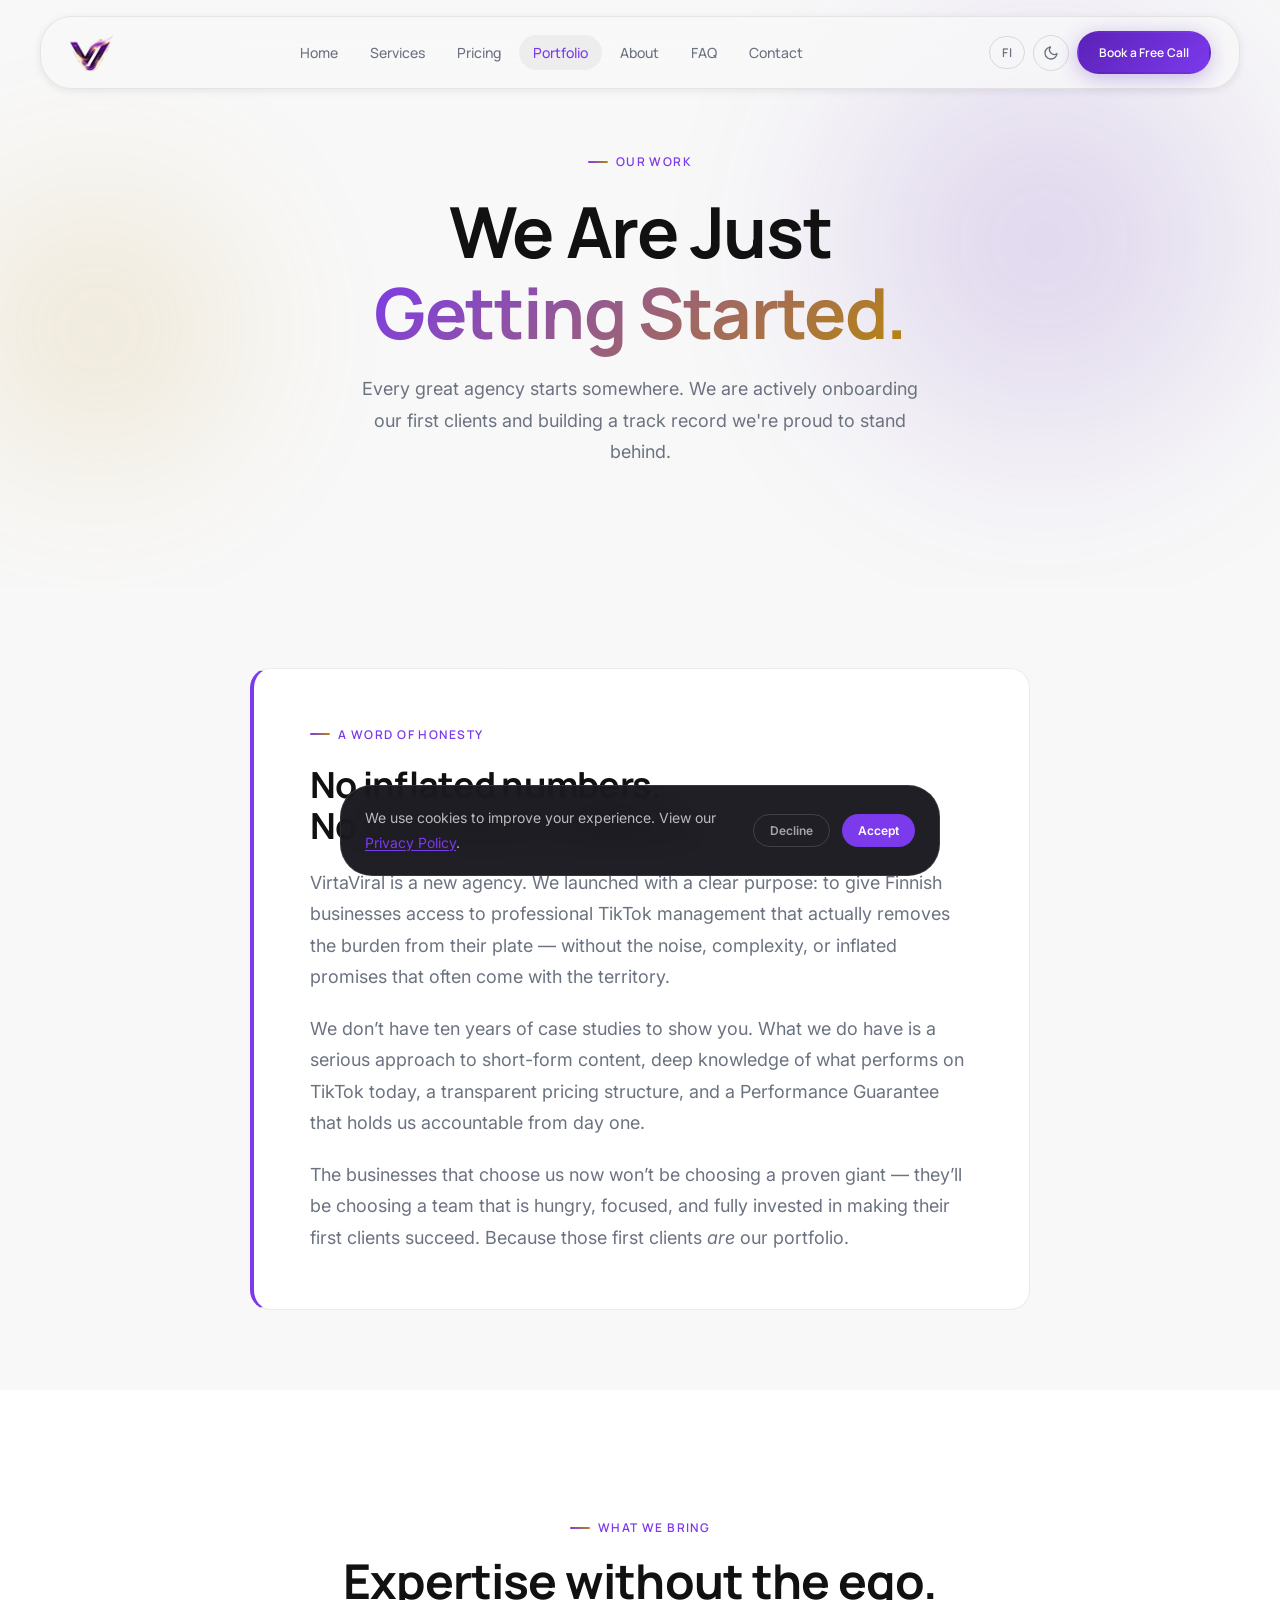
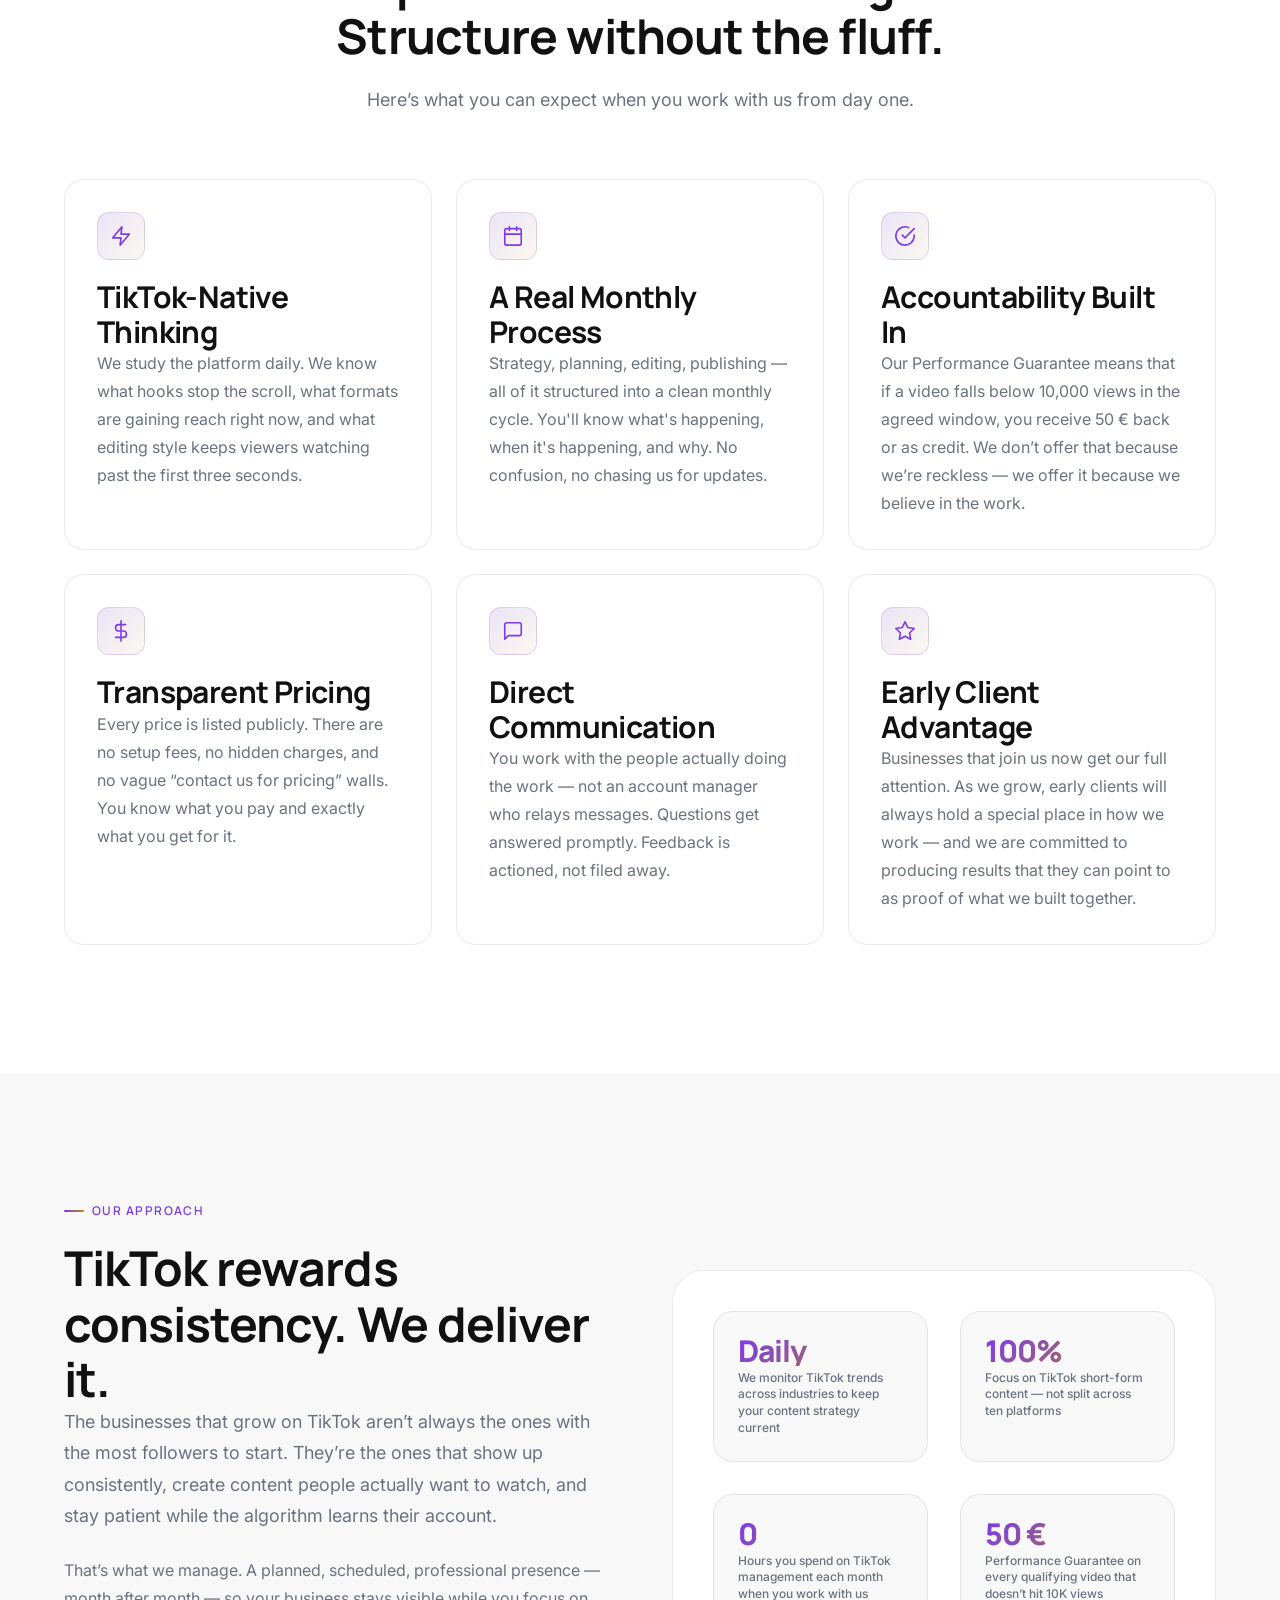
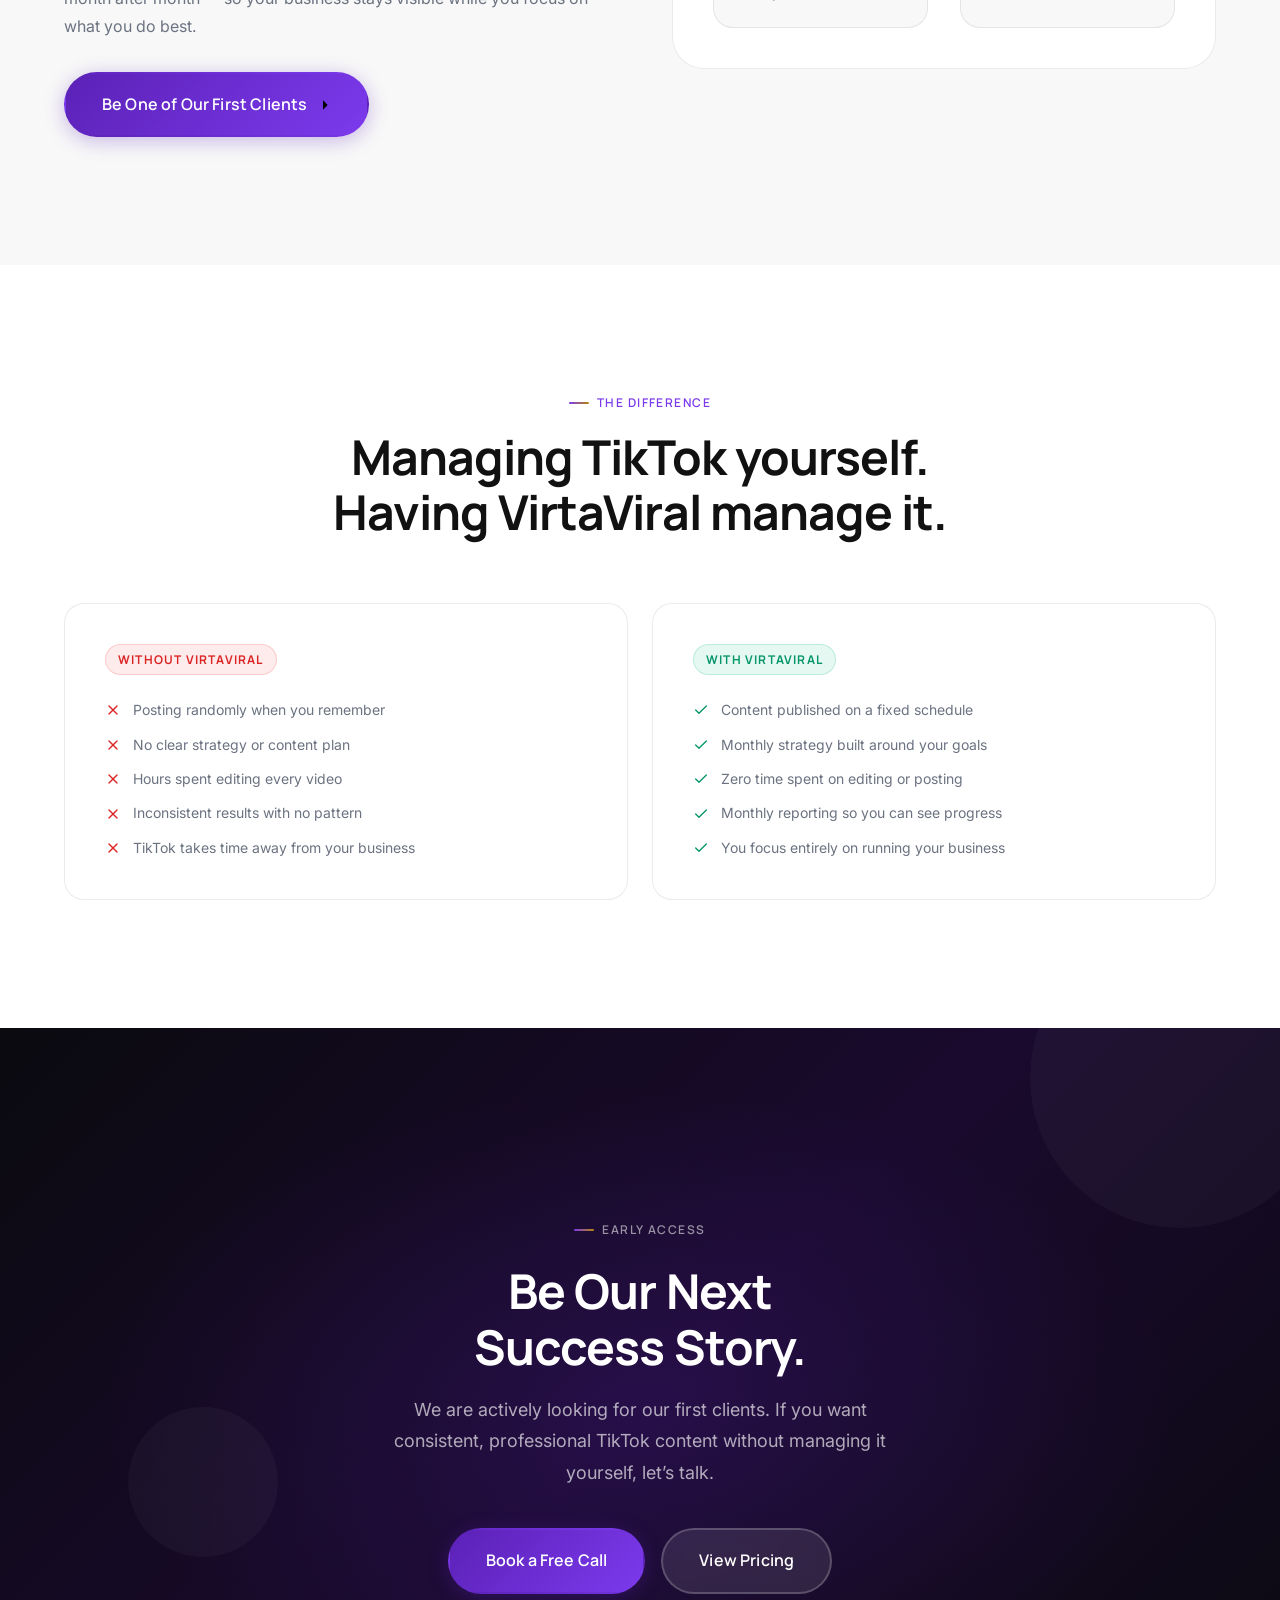
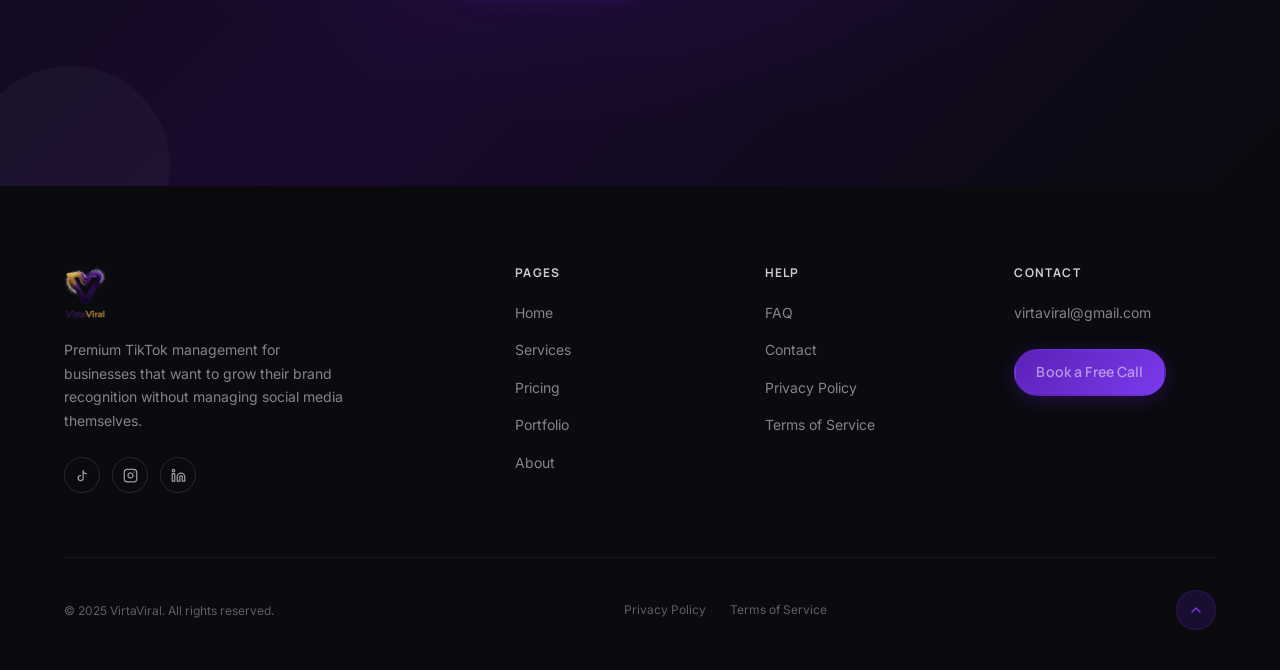
==== commit 63ff9b93: "Add files via upload" ====
--- a/portfolio.html
+++ b/portfolio.html
@@ -3,15 +3,12 @@
 <head>
   <meta charset="UTF-8" />
   <meta name="viewport" content="width=device-width, initial-scale=1.0" />
-  <title>Portfolio — VirtaViral | TikTok Results for Real Businesses</title>
-  <meta name="description" content="See how VirtaViral has helped businesses grow their TikTok presence with consistent, professional content management." />
+  <title>Portfolio &#8212; VirtaViral | TikTok Management for Businesses</title>
+  <meta name="description" content="VirtaViral is building its portfolio of Finnish business clients. Be among the first to grow your brand on TikTok with complete professional management." />
   <meta name="robots" content="index, follow" />
-  <meta property="og:title" content="Portfolio — VirtaViral" />
-  <meta property="og:description" content="Real results for real businesses. See VirtaViral's TikTok case studies." />
-  <meta property="og:image" content="[data-uri]" />
+  <meta property="og:title" content="Portfolio &#8212; VirtaViral" />
+  <meta property="og:description" content="VirtaViral is just getting started. Join us early and be part of something growing." />
   <meta name="theme-color" content="#5B21B6" />
-  <link rel="icon" type="image/png" href="[data-uri]" />
-  <link rel="apple-touch-icon" href="[data-uri]" />
   <link rel="preconnect" href="https://fonts.googleapis.com" />
   <link rel="preconnect" href="https://fonts.gstatic.com" crossorigin />
   <link href="https://fonts.googleapis.com/css2?family=Manrope:wght@400;500;600;700;800&family=Inter:wght@400;500;600&display=swap" rel="stylesheet" />
@@ -23,8 +20,9 @@
 
 <nav id="navbar" role="navigation" aria-label="Main navigation">
   <div class="nav-inner">
-    <a href="index.html" class="nav-logo">
-      <img src="[data-uri]" alt="VirtaViral" data-logo="primary" data-logo="primary" /></a>
+    <a href="index.html" class="nav-logo" aria-label="VirtaViral home">
+      <img src="[data-uri]" alt="VirtaViral" data-logo="primary" />
+    </a>
     <ul class="nav-links" role="list">
       <li><a href="index.html"     class="nav-link">Home</a></li>
       <li><a href="services.html"  class="nav-link">Services</a></li>
@@ -38,7 +36,7 @@
       <button class="lang-toggle" aria-label="Switch language">FI</button>
       <button class="theme-toggle" aria-label="Toggle dark mode">
         <svg class="icon-moon" viewBox="0 0 24 24"><path d="M21 12.79A9 9 0 1 1 11.21 3 7 7 0 0 0 21 12.79z"/></svg>
-        <svg class="icon-sun"  viewBox="0 0 24 24"><circle cx="12" cy="12" r="5"/></svg>
+        <svg class="icon-sun"  viewBox="0 0 24 24"><circle cx="12" cy="12" r="5"/><line x1="12" y1="1" x2="12" y2="3"/><line x1="12" y1="21" x2="12" y2="23"/></svg>
       </button>
       <a href="contact.html" class="btn btn-primary btn-sm btn-magnetic">Book a Free Call</a>
       <button class="nav-hamburger" aria-label="Open menu" aria-expanded="false" aria-controls="mobile-menu">
@@ -59,7 +57,10 @@
   <a href="contact.html" class="btn btn-primary btn-lg mobile-menu-cta">Book a Free Call</a>
   <div class="mobile-menu-controls">
     <button class="lang-toggle">FI</button>
-    <button class="theme-toggle" aria-label="Toggle dark mode"><svg class="icon-moon" viewBox="0 0 24 24"><path d="M21 12.79A9 9 0 1 1 11.21 3 7 7 0 0 0 21 12.79z"/></svg><svg class="icon-sun" viewBox="0 0 24 24"><circle cx="12" cy="12" r="5"/></svg></button>
+    <button class="theme-toggle" aria-label="Toggle dark mode">
+      <svg class="icon-moon" viewBox="0 0 24 24"><path d="M21 12.79A9 9 0 1 1 11.21 3 7 7 0 0 0 21 12.79z"/></svg>
+      <svg class="icon-sun"  viewBox="0 0 24 24"><circle cx="12" cy="12" r="5"/></svg>
+    </button>
   </div>
 </div>
 
@@ -72,312 +73,149 @@
   <div class="container">
     <div class="page-hero-content reveal reveal-up">
       <span class="eyebrow">Our Work</span>
-      <h1>Results Speak<br/><span class="text-gradient">Louder Than Words.</span></h1>
-      <p>Every business is different. Our approach is always tailored to help brands become more recognizable through consistent, high-quality TikTok content.</p>
-    </div>
-  </div>
-</section>
-
-<!-- FEATURED PROJECTS -->
-<section class="section" aria-labelledby="projects-heading">
+      <h1>We Are Just<br/><span class="text-gradient">Getting Started.</span></h1>
+      <p>Every great agency starts somewhere. We are actively onboarding our first clients and building a track record we're proud to stand behind.</p>
+    </div>
+  </div>
+</section>
+
+<!-- HONEST STATEMENT -->
+<section class="section--sm" aria-labelledby="statement-heading">
+  <div class="container">
+    <div style="max-width:780px; margin:0 auto;" class="reveal reveal-up">
+      <div class="card" style="padding:3.5rem; border-left:4px solid var(--color-purple-light);">
+        <span class="eyebrow" style="margin-bottom:1.25rem;">A Word of Honesty</span>
+        <h2 id="statement-heading" style="font-size:clamp(1.6rem,3vw,2.25rem); margin-bottom:1.25rem;">No inflated numbers.<br/>No borrowed credibility.</h2>
+        <p style="font-size:var(--text-lg); margin-bottom:1.25rem;">VirtaViral is a new agency. We launched with a clear purpose: to give Finnish businesses access to professional TikTok management that actually removes the burden from their plate &#8212; without the noise, complexity, or inflated promises that often come with the territory.</p>
+        <p style="font-size:var(--text-lg); margin-bottom:1.25rem;">We don&#8217;t have ten years of case studies to show you. What we do have is a serious approach to short-form content, deep knowledge of what performs on TikTok today, a transparent pricing structure, and a Performance Guarantee that holds us accountable from day one.</p>
+        <p style="font-size:var(--text-lg);">The businesses that choose us now won&#8217;t be choosing a proven giant &#8212; they&#8217;ll be choosing a team that is hungry, focused, and fully invested in making their first clients succeed. Because those first clients <em>are</em> our portfolio.</p>
+      </div>
+    </div>
+  </div>
+</section>
+
+<!-- WHAT YOU GET INSTEAD -->
+<section class="section" style="background:var(--bg-secondary);" aria-labelledby="offering-heading">
   <div class="container">
     <div class="section-header reveal reveal-up">
-      <span class="eyebrow">Case Studies</span>
-      <h2 id="projects-heading">Businesses we've helped grow.</h2>
-      <p>Real businesses, real content, real results. Metrics below represent performance over a 90-day period.</p>
-    </div>
-
-    <div class="portfolio-grid">
-
-      <!-- Card 1 -->
-      <article class="portfolio-card card reveal reveal-up delay-1">
-        <div class="portfolio-thumb">
-          <div style="position:absolute;inset:0;background:linear-gradient(160deg,#3B0764,#1A0A2E);"></div>
-          <div class="portfolio-thumb-inner">
-            <div class="portfolio-play">
-              <svg viewBox="0 0 24 24"><polygon points="5 3 19 12 5 21 5 3"/></svg>
-            </div>
-            <div class="portfolio-meta">Beauty · Helsinki</div>
-          </div>
-        </div>
-        <div class="portfolio-body">
-          <div class="portfolio-industry">Beauty Salon</div>
-          <h3 class="portfolio-title">Studio Glow Helsinki</h3>
-          <div class="portfolio-stats">
-            <div class="portfolio-stat"><span class="portfolio-stat-num">125K</span><span class="portfolio-stat-label">Views</span></div>
-            <div class="portfolio-stat"><span class="portfolio-stat-num">+340</span><span class="portfolio-stat-label">Followers</span></div>
-            <div class="portfolio-stat"><span class="portfolio-stat-num">4.8%</span><span class="portfolio-stat-label">Engagement</span></div>
-            <div class="portfolio-stat"><span class="portfolio-stat-num">Pro</span><span class="portfolio-stat-label">Plan</span></div>
-          </div>
-        </div>
-      </article>
-
-      <!-- Card 2 -->
-      <article class="portfolio-card card reveal reveal-up delay-2">
-        <div class="portfolio-thumb">
-          <div style="position:absolute;inset:0;background:linear-gradient(160deg,#0D1B2A,#1A3A2E);"></div>
-          <div class="portfolio-thumb-inner">
-            <div class="portfolio-play"><svg viewBox="0 0 24 24"><polygon points="5 3 19 12 5 21 5 3"/></svg></div>
-            <div class="portfolio-meta">Barbershop · Tampere</div>
-          </div>
-        </div>
-        <div class="portfolio-body">
-          <div class="portfolio-industry">Barbershop</div>
-          <h3 class="portfolio-title">Kings Cut Tampere</h3>
-          <div class="portfolio-stats">
-            <div class="portfolio-stat"><span class="portfolio-stat-num">89K</span><span class="portfolio-stat-label">Views</span></div>
-            <div class="portfolio-stat"><span class="portfolio-stat-num">+210</span><span class="portfolio-stat-label">Followers</span></div>
-            <div class="portfolio-stat"><span class="portfolio-stat-num">5.2%</span><span class="portfolio-stat-label">Engagement</span></div>
-            <div class="portfolio-stat"><span class="portfolio-stat-num">Custom</span><span class="portfolio-stat-label">Plan</span></div>
-          </div>
-        </div>
-      </article>
-
-      <!-- Card 3 -->
-      <article class="portfolio-card card reveal reveal-up delay-3">
-        <div class="portfolio-thumb">
-          <div style="position:absolute;inset:0;background:linear-gradient(160deg,#1A0A0A,#2E1A0A);"></div>
-          <div class="portfolio-thumb-inner">
-            <div class="portfolio-play"><svg viewBox="0 0 24 24"><polygon points="5 3 19 12 5 21 5 3"/></svg></div>
-            <div class="portfolio-meta">Café · Oulu</div>
-          </div>
-        </div>
-        <div class="portfolio-body">
-          <div class="portfolio-industry">Café</div>
-          <h3 class="portfolio-title">Café Norja Oulu</h3>
-          <div class="portfolio-stats">
-            <div class="portfolio-stat"><span class="portfolio-stat-num">201K</span><span class="portfolio-stat-label">Views</span></div>
-            <div class="portfolio-stat"><span class="portfolio-stat-num">+680</span><span class="portfolio-stat-label">Followers</span></div>
-            <div class="portfolio-stat"><span class="portfolio-stat-num">6.1%</span><span class="portfolio-stat-label">Engagement</span></div>
-            <div class="portfolio-stat"><span class="portfolio-stat-num">Elite</span><span class="portfolio-stat-label">Plan</span></div>
-          </div>
-        </div>
-      </article>
-
-      <!-- Card 4 -->
-      <article class="portfolio-card card reveal reveal-up delay-1">
-        <div class="portfolio-thumb">
-          <div style="position:absolute;inset:0;background:linear-gradient(160deg,#0A1A0A,#0D2E1A);"></div>
-          <div class="portfolio-thumb-inner">
-            <div class="portfolio-play"><svg viewBox="0 0 24 24"><polygon points="5 3 19 12 5 21 5 3"/></svg></div>
-            <div class="portfolio-meta">Gym · Turku</div>
-          </div>
-        </div>
-        <div class="portfolio-body">
-          <div class="portfolio-industry">Gym</div>
-          <h3 class="portfolio-title">FitCore Turku</h3>
-          <div class="portfolio-stats">
-            <div class="portfolio-stat"><span class="portfolio-stat-num">143K</span><span class="portfolio-stat-label">Views</span></div>
-            <div class="portfolio-stat"><span class="portfolio-stat-num">+415</span><span class="portfolio-stat-label">Followers</span></div>
-            <div class="portfolio-stat"><span class="portfolio-stat-num">4.5%</span><span class="portfolio-stat-label">Engagement</span></div>
-            <div class="portfolio-stat"><span class="portfolio-stat-num">Pro</span><span class="portfolio-stat-label">Plan</span></div>
-          </div>
-        </div>
-      </article>
-
-      <!-- Card 5 -->
-      <article class="portfolio-card card reveal reveal-up delay-2">
-        <div class="portfolio-thumb">
-          <div style="position:absolute;inset:0;background:linear-gradient(160deg,#1A1A0A,#2E2A0A);"></div>
-          <div class="portfolio-thumb-inner">
-            <div class="portfolio-play"><svg viewBox="0 0 24 24"><polygon points="5 3 19 12 5 21 5 3"/></svg></div>
-            <div class="portfolio-meta">Nail Salon · Espoo</div>
-          </div>
-        </div>
-        <div class="portfolio-body">
-          <div class="portfolio-industry">Nail Salon</div>
-          <h3 class="portfolio-title">Luxe Nails Espoo</h3>
-          <div class="portfolio-stats">
-            <div class="portfolio-stat"><span class="portfolio-stat-num">78K</span><span class="portfolio-stat-label">Views</span></div>
-            <div class="portfolio-stat"><span class="portfolio-stat-num">+190</span><span class="portfolio-stat-label">Followers</span></div>
-            <div class="portfolio-stat"><span class="portfolio-stat-num">5.8%</span><span class="portfolio-stat-label">Engagement</span></div>
-            <div class="portfolio-stat"><span class="portfolio-stat-num">Custom</span><span class="portfolio-stat-label">Plan</span></div>
-          </div>
-        </div>
-      </article>
-
-      <!-- Card 6 -->
-      <article class="portfolio-card card reveal reveal-up delay-3">
-        <div class="portfolio-thumb">
-          <div style="position:absolute;inset:0;background:linear-gradient(160deg,#0A0A1A,#1A0A3A);"></div>
-          <div class="portfolio-thumb-inner">
-            <div class="portfolio-play"><svg viewBox="0 0 24 24"><polygon points="5 3 19 12 5 21 5 3"/></svg></div>
-            <div class="portfolio-meta">Restaurant · Helsinki</div>
-          </div>
-        </div>
-        <div class="portfolio-body">
-          <div class="portfolio-industry">Restaurant</div>
-          <h3 class="portfolio-title">Ravintola Kuura Helsinki</h3>
-          <div class="portfolio-stats">
-            <div class="portfolio-stat"><span class="portfolio-stat-num">312K</span><span class="portfolio-stat-label">Views</span></div>
-            <div class="portfolio-stat"><span class="portfolio-stat-num">+920</span><span class="portfolio-stat-label">Followers</span></div>
-            <div class="portfolio-stat"><span class="portfolio-stat-num">7.3%</span><span class="portfolio-stat-label">Engagement</span></div>
-            <div class="portfolio-stat"><span class="portfolio-stat-num">Elite</span><span class="portfolio-stat-label">Plan</span></div>
-          </div>
-        </div>
-      </article>
-
-    </div>
-  </div>
-</section>
-
-<!-- BEFORE & AFTER -->
-<section class="section" style="background: var(--bg-secondary);" aria-labelledby="before-after-heading">
+      <span class="eyebrow">What We Bring</span>
+      <h2 id="offering-heading">Expertise without the ego.<br/>Structure without the fluff.</h2>
+      <p>Here&#8217;s what you can expect when you work with us from day one.</p>
+    </div>
+    <div class="features-grid">
+      <div class="card reveal reveal-up delay-1">
+        <div class="card-icon">
+          <svg viewBox="0 0 24 24"><path d="M13 2L3 14h9l-1 8 10-12h-9l1-8z"/></svg>
+        </div>
+        <h3>TikTok-Native Thinking</h3>
+        <p>We study the platform daily. We know what hooks stop the scroll, what formats are gaining reach right now, and what editing style keeps viewers watching past the first three seconds.</p>
+      </div>
+      <div class="card reveal reveal-up delay-2">
+        <div class="card-icon">
+          <svg viewBox="0 0 24 24"><rect x="3" y="4" width="18" height="18" rx="2" ry="2"/><line x1="16" y1="2" x2="16" y2="6"/><line x1="8" y1="2" x2="8" y2="6"/><line x1="3" y1="10" x2="21" y2="10"/></svg>
+        </div>
+        <h3>A Real Monthly Process</h3>
+        <p>Strategy, planning, editing, publishing &#8212; all of it structured into a clean monthly cycle. You'll know what's happening, when it's happening, and why. No confusion, no chasing us for updates.</p>
+      </div>
+      <div class="card reveal reveal-up delay-3">
+        <div class="card-icon">
+          <svg viewBox="0 0 24 24"><path d="M22 11.08V12a10 10 0 1 1-5.93-9.14"/><polyline points="22 4 12 14.01 9 11.01"/></svg>
+        </div>
+        <h3>Accountability Built In</h3>
+        <p>Our Performance Guarantee means that if a video falls below 10,000 views in the agreed window, you receive 50 &#8364; back or as credit. We don&#8217;t offer that because we&#8217;re reckless &#8212; we offer it because we believe in the work.</p>
+      </div>
+      <div class="card reveal reveal-up delay-1">
+        <div class="card-icon">
+          <svg viewBox="0 0 24 24"><line x1="12" y1="1" x2="12" y2="23"/><path d="M17 5H9.5a3.5 3.5 0 0 0 0 7h5a3.5 3.5 0 0 1 0 7H6"/></svg>
+        </div>
+        <h3>Transparent Pricing</h3>
+        <p>Every price is listed publicly. There are no setup fees, no hidden charges, and no vague &#8220;contact us for pricing&#8221; walls. You know what you pay and exactly what you get for it.</p>
+      </div>
+      <div class="card reveal reveal-up delay-2">
+        <div class="card-icon">
+          <svg viewBox="0 0 24 24"><path d="M21 15a2 2 0 0 1-2 2H7l-4 4V5a2 2 0 0 1 2-2h14a2 2 0 0 1 2 2z"/></svg>
+        </div>
+        <h3>Direct Communication</h3>
+        <p>You work with the people actually doing the work &#8212; not an account manager who relays messages. Questions get answered promptly. Feedback is actioned, not filed away.</p>
+      </div>
+      <div class="card reveal reveal-up delay-3">
+        <div class="card-icon">
+          <svg viewBox="0 0 24 24"><polygon points="12 2 15.09 8.26 22 9.27 17 14.14 18.18 21.02 12 17.77 5.82 21.02 7 14.14 2 9.27 8.91 8.26 12 2"/></svg>
+        </div>
+        <h3>Early Client Advantage</h3>
+        <p>Businesses that join us now get our full attention. As we grow, early clients will always hold a special place in how we work &#8212; and we are committed to producing results that they can point to as proof of what we built together.</p>
+      </div>
+    </div>
+  </div>
+</section>
+
+<!-- WHAT WE KNOW WORKS -->
+<section class="section" aria-labelledby="approach-heading">
+  <div class="container">
+    <div class="why-tiktok-grid">
+      <div class="reveal reveal-left">
+        <span class="eyebrow" style="margin-bottom:1.25rem;">Our Approach</span>
+        <h2 id="approach-heading">TikTok rewards<br/>consistency. We deliver it.</h2>
+        <p style="font-size:var(--text-lg); margin-bottom:1.5rem;">The businesses that grow on TikTok aren&#8217;t always the ones with the most followers to start. They&#8217;re the ones that show up consistently, create content people actually want to watch, and stay patient while the algorithm learns their account.</p>
+        <p style="margin-bottom:2rem;">That&#8217;s what we manage. A planned, scheduled, professional presence &#8212; month after month &#8212; so your business stays visible while you focus on what you do best.</p>
+        <a href="contact.html" class="btn btn-primary btn-lg btn-magnetic">
+          Be One of Our First Clients
+          <svg class="btn-icon" viewBox="0 0 24 24"><line x1="5" y1="12" x2="19" y2="12"/><polyline points="12 5 19 12 12 19"/></svg>
+        </a>
+      </div>
+      <div class="tiktok-stats-panel reveal reveal-right">
+        <div class="tiktok-stat-item">
+          <div class="tiktok-stat-num">Daily</div>
+          <div class="tiktok-stat-desc">We monitor TikTok trends across industries to keep your content strategy current</div>
+        </div>
+        <div class="tiktok-stat-item">
+          <div class="tiktok-stat-num">100%</div>
+          <div class="tiktok-stat-desc">Focus on TikTok short-form content &#8212; not split across ten platforms</div>
+        </div>
+        <div class="tiktok-stat-item">
+          <div class="tiktok-stat-num">0</div>
+          <div class="tiktok-stat-desc">Hours you spend on TikTok management each month when you work with us</div>
+        </div>
+        <div class="tiktok-stat-item">
+          <div class="tiktok-stat-num">50 &#8364;</div>
+          <div class="tiktok-stat-desc">Performance Guarantee on every qualifying video that doesn&#8217;t hit 10K views</div>
+        </div>
+      </div>
+    </div>
+  </div>
+</section>
+
+<!-- BEFORE / AFTER -->
+<section class="section" style="background:var(--bg-secondary);" aria-labelledby="difference-heading">
   <div class="container">
     <div class="section-header reveal reveal-up">
       <span class="eyebrow">The Difference</span>
-      <h2 id="before-after-heading">Before VirtaViral.<br/>After VirtaViral.</h2>
-    </div>
-
+      <h2 id="difference-heading">Managing TikTok yourself.<br/>Having VirtaViral manage it.</h2>
+    </div>
     <div class="before-after-grid">
       <div class="card before-after-card reveal reveal-left">
         <div class="before-after-header">
-          <span class="before-after-label before-after-label--before">Before</span>
+          <span class="before-after-label before-after-label--before">Without VirtaViral</span>
         </div>
         <div class="before-after-list">
-          <div class="before-after-item item-before">
-            <svg viewBox="0 0 24 24"><line x1="18" y1="6" x2="6" y2="18"/><line x1="6" y1="6" x2="18" y2="18"/></svg>
-            Random, inconsistent posting
-          </div>
-          <div class="before-after-item item-before">
-            <svg viewBox="0 0 24 24"><line x1="18" y1="6" x2="6" y2="18"/><line x1="6" y1="6" x2="18" y2="18"/></svg>
-            No clear content strategy
-          </div>
-          <div class="before-after-item item-before">
-            <svg viewBox="0 0 24 24"><line x1="18" y1="6" x2="6" y2="18"/><line x1="6" y1="6" x2="18" y2="18"/></svg>
-            Low engagement and reach
-          </div>
-          <div class="before-after-item item-before">
-            <svg viewBox="0 0 24 24"><line x1="18" y1="6" x2="6" y2="18"/><line x1="6" y1="6" x2="18" y2="18"/></svg>
-            Hours wasted on editing
-          </div>
-          <div class="before-after-item item-before">
-            <svg viewBox="0 0 24 24"><line x1="18" y1="6" x2="6" y2="18"/><line x1="6" y1="6" x2="18" y2="18"/></svg>
-            Inconsistent visual identity
-          </div>
-          <div class="before-after-item item-before">
-            <svg viewBox="0 0 24 24"><line x1="18" y1="6" x2="6" y2="18"/><line x1="6" y1="6" x2="18" y2="18"/></svg>
-            No understanding of what works
-          </div>
-        </div>
-      </div>
-
+          <div class="before-after-item item-before"><svg viewBox="0 0 24 24"><line x1="18" y1="6" x2="6" y2="18"/><line x1="6" y1="6" x2="18" y2="18"/></svg>Posting randomly when you remember</div>
+          <div class="before-after-item item-before"><svg viewBox="0 0 24 24"><line x1="18" y1="6" x2="6" y2="18"/><line x1="6" y1="6" x2="18" y2="18"/></svg>No clear strategy or content plan</div>
+          <div class="before-after-item item-before"><svg viewBox="0 0 24 24"><line x1="18" y1="6" x2="6" y2="18"/><line x1="6" y1="6" x2="18" y2="18"/></svg>Hours spent editing every video</div>
+          <div class="before-after-item item-before"><svg viewBox="0 0 24 24"><line x1="18" y1="6" x2="6" y2="18"/><line x1="6" y1="6" x2="18" y2="18"/></svg>Inconsistent results with no pattern</div>
+          <div class="before-after-item item-before"><svg viewBox="0 0 24 24"><line x1="18" y1="6" x2="6" y2="18"/><line x1="6" y1="6" x2="18" y2="18"/></svg>TikTok takes time away from your business</div>
+        </div>
+      </div>
       <div class="card before-after-card reveal reveal-right">
         <div class="before-after-header">
           <span class="before-after-label before-after-label--after">With VirtaViral</span>
         </div>
         <div class="before-after-list">
-          <div class="before-after-item item-after">
-            <svg viewBox="0 0 24 24"><polyline points="20 6 9 17 4 12"/></svg>
-            Consistent posting on a fixed schedule
-          </div>
-          <div class="before-after-item item-after">
-            <svg viewBox="0 0 24 24"><polyline points="20 6 9 17 4 12"/></svg>
-            Trend-based monthly strategy
-          </div>
-          <div class="before-after-item item-after">
-            <svg viewBox="0 0 24 24"><polyline points="20 6 9 17 4 12"/></svg>
-            Growing reach and brand awareness
-          </div>
-          <div class="before-after-item item-after">
-            <svg viewBox="0 0 24 24"><polyline points="20 6 9 17 4 12"/></svg>
-            Zero time spent on editing or posting
-          </div>
-          <div class="before-after-item item-after">
-            <svg viewBox="0 0 24 24"><polyline points="20 6 9 17 4 12"/></svg>
-            Professional, recognizable brand look
-          </div>
-          <div class="before-after-item item-after">
-            <svg viewBox="0 0 24 24"><polyline points="20 6 9 17 4 12"/></svg>
-            Monthly performance insights and improvement
-          </div>
-        </div>
-      </div>
-    </div>
-  </div>
-</section>
-
-<!-- RESULTS METRICS -->
-<section class="section" aria-labelledby="results-heading">
-  <div class="container">
-    <div class="section-header reveal reveal-up">
-      <span class="eyebrow">Aggregate Results</span>
-      <h2 id="results-heading">What consistent content<br/>actually delivers.</h2>
-    </div>
-    <div class="grid-4 reveal reveal-up">
-      <div class="card" style="text-align:center; padding: 2.5rem 1.5rem;">
-        <div class="tiktok-stat-num" data-count="50000000" style="font-size:2.5rem; margin-bottom:0.5rem;">50M+</div>
-        <div style="font-size:0.875rem; color:var(--text-secondary); font-weight:500;">Total Views</div>
-      </div>
-      <div class="card" style="text-align:center; padding: 2.5rem 1.5rem;">
-        <div class="tiktok-stat-num" data-count="200" style="font-size:2.5rem; margin-bottom:0.5rem;">200+</div>
-        <div style="font-size:0.875rem; color:var(--text-secondary); font-weight:500;">Videos Produced</div>
-      </div>
-      <div class="card" style="text-align:center; padding: 2.5rem 1.5rem;">
-        <div class="tiktok-stat-num" style="font-size:2.5rem; margin-bottom:0.5rem;">5.4%</div>
-        <div style="font-size:0.875rem; color:var(--text-secondary); font-weight:500;">Average Engagement Rate</div>
-      </div>
-      <div class="card" style="text-align:center; padding: 2.5rem 1.5rem;">
-        <div class="tiktok-stat-num" data-count="30" style="font-size:2.5rem; margin-bottom:0.5rem;">30+</div>
-        <div style="font-size:0.875rem; color:var(--text-secondary); font-weight:500;">Businesses Growing</div>
-      </div>
-    </div>
-  </div>
-</section>
-
-<!-- TESTIMONIALS -->
-<section class="section" style="background: var(--bg-secondary);" aria-labelledby="portfolio-testimonials-heading">
-  <div class="container">
-    <div class="section-header reveal reveal-up">
-      <span class="eyebrow">Client Feedback</span>
-      <h2 id="portfolio-testimonials-heading">Straight from<br/>our clients.</h2>
-    </div>
-    <div class="testimonials-wrap reveal reveal-up">
-      <div class="testimonials-track">
-        <div class="card card-glass testimonial-card">
-          <div class="testimonial-quote">"</div>
-          <p class="testimonial-text">Working with VirtaViral was the best marketing decision I've made. Our TikTok went from zero to getting new bookings weekly. They really understand how the platform works.</p>
-          <div class="testimonial-author">
-            <div class="testimonial-avatar">A</div>
-            <div>
-              <div class="testimonial-name">Anna K.</div>
-              <div class="testimonial-role">Nail Salon Owner, Espoo</div>
-              <div class="testimonial-stars">
-                <svg viewBox="0 0 24 24"><polygon points="12 2 15.09 8.26 22 9.27 17 14.14 18.18 21.02 12 17.77 5.82 21.02 7 14.14 2 9.27 8.91 8.26 12 2"/></svg>
-                <svg viewBox="0 0 24 24"><polygon points="12 2 15.09 8.26 22 9.27 17 14.14 18.18 21.02 12 17.77 5.82 21.02 7 14.14 2 9.27 8.91 8.26 12 2"/></svg>
-                <svg viewBox="0 0 24 24"><polygon points="12 2 15.09 8.26 22 9.27 17 14.14 18.18 21.02 12 17.77 5.82 21.02 7 14.14 2 9.27 8.91 8.26 12 2"/></svg>
-                <svg viewBox="0 0 24 24"><polygon points="12 2 15.09 8.26 22 9.27 17 14.14 18.18 21.02 12 17.77 5.82 21.02 7 14.14 2 9.27 8.91 8.26 12 2"/></svg>
-                <svg viewBox="0 0 24 24"><polygon points="12 2 15.09 8.26 22 9.27 17 14.14 18.18 21.02 12 17.77 5.82 21.02 7 14.14 2 9.27 8.91 8.26 12 2"/></svg>
-              </div>
-            </div>
-          </div>
-        </div>
-        <div class="card card-glass testimonial-card">
-          <div class="testimonial-quote">"</div>
-          <p class="testimonial-text">I was skeptical that TikTok would work for a restaurant, but after three months with VirtaViral, we had a video hit 80,000 views and the restaurant was fully booked for two weekends straight.</p>
-          <div class="testimonial-author">
-            <div class="testimonial-avatar">P</div>
-            <div>
-              <div class="testimonial-name">Pekka H.</div>
-              <div class="testimonial-role">Restaurant Owner, Helsinki</div>
-              <div class="testimonial-stars">
-                <svg viewBox="0 0 24 24"><polygon points="12 2 15.09 8.26 22 9.27 17 14.14 18.18 21.02 12 17.77 5.82 21.02 7 14.14 2 9.27 8.91 8.26 12 2"/></svg>
-                <svg viewBox="0 0 24 24"><polygon points="12 2 15.09 8.26 22 9.27 17 14.14 18.18 21.02 12 17.77 5.82 21.02 7 14.14 2 9.27 8.91 8.26 12 2"/></svg>
-                <svg viewBox="0 0 24 24"><polygon points="12 2 15.09 8.26 22 9.27 17 14.14 18.18 21.02 12 17.77 5.82 21.02 7 14.14 2 9.27 8.91 8.26 12 2"/></svg>
-                <svg viewBox="0 0 24 24"><polygon points="12 2 15.09 8.26 22 9.27 17 14.14 18.18 21.02 12 17.77 5.82 21.02 7 14.14 2 9.27 8.91 8.26 12 2"/></svg>
-                <svg viewBox="0 0 24 24"><polygon points="12 2 15.09 8.26 22 9.27 17 14.14 18.18 21.02 12 17.77 5.82 21.02 7 14.14 2 9.27 8.91 8.26 12 2"/></svg>
-              </div>
-            </div>
-          </div>
-        </div>
-      </div>
-      <div class="testimonials-controls">
-        <button class="testimonials-btn testimonials-btn--prev" aria-label="Previous"><svg viewBox="0 0 24 24"><polyline points="15 18 9 12 15 6"/></svg></button>
-        <div class="testimonials-dots">
-          <button class="testimonials-dot active" aria-label="1"></button>
-          <button class="testimonials-dot" aria-label="2"></button>
-        </div>
-        <button class="testimonials-btn testimonials-btn--next" aria-label="Next"><svg viewBox="0 0 24 24"><polyline points="9 18 15 12 9 6"/></svg></button>
+          <div class="before-after-item item-after"><svg viewBox="0 0 24 24"><polyline points="20 6 9 17 4 12"/></svg>Content published on a fixed schedule</div>
+          <div class="before-after-item item-after"><svg viewBox="0 0 24 24"><polyline points="20 6 9 17 4 12"/></svg>Monthly strategy built around your goals</div>
+          <div class="before-after-item item-after"><svg viewBox="0 0 24 24"><polyline points="20 6 9 17 4 12"/></svg>Zero time spent on editing or posting</div>
+          <div class="before-after-item item-after"><svg viewBox="0 0 24 24"><polyline points="20 6 9 17 4 12"/></svg>Monthly reporting so you can see progress</div>
+          <div class="before-after-item item-after"><svg viewBox="0 0 24 24"><polyline points="20 6 9 17 4 12"/></svg>You focus entirely on running your business</div>
+        </div>
       </div>
     </div>
   </div>
@@ -388,8 +226,9 @@
   <div class="cta-dots" aria-hidden="true"><div class="cta-dot"></div><div class="cta-dot"></div><div class="cta-dot"></div></div>
   <div class="container" style="position:relative;z-index:2;text-align:center;">
     <div class="reveal reveal-up">
-      <h2 id="portfolio-cta-heading" style="color:#fff;">Ready to Be Our<br/>Next Success Story?</h2>
-      <p>Let's talk about your business and how we can help you grow on TikTok.</p>
+      <span class="eyebrow" style="justify-content:center; margin-bottom:1.5rem; color:rgba(255,255,255,0.55);">Early Access</span>
+      <h2 id="portfolio-cta-heading" style="color:#fff;">Be Our Next<br/>Success Story.</h2>
+      <p>We are actively looking for our first clients. If you want consistent, professional TikTok content without managing it yourself, let&#8217;s talk.</p>
       <div class="cta-actions">
         <a href="contact.html" class="btn btn-primary btn-lg btn-magnetic">Book a Free Call</a>
         <a href="pricing.html" class="btn btn-ghost btn-lg">View Pricing</a>
@@ -404,7 +243,7 @@
   <div class="container">
     <div class="footer-grid">
       <div class="footer-brand">
-        <img src="[data-uri]" alt="VirtaViral" data-logo="stacked" data-logo="primary" />
+        <img src="[data-uri]" alt="VirtaViral" data-logo="stacked" />
         <p>Premium TikTok management for businesses that want to grow their brand recognition without managing social media themselves.</p>
         <div class="footer-social">
           <a href="#" aria-label="TikTok"><svg viewBox="0 0 24 24"><path d="M9 12a4 4 0 1 0 4 4V4a5 5 0 0 0 5 5"/></svg></a>
@@ -417,7 +256,7 @@
       <div><h3 class="footer-col-title">Contact</h3><ul class="footer-links"><li><a href="mailto:virtaviral@gmail.com">virtaviral@gmail.com</a></li><li><a href="contact.html" class="btn btn-primary btn-sm" style="margin-top:0.75rem;display:inline-flex;">Book a Free Call</a></li></ul></div>
     </div>
     <div class="footer-bottom">
-      <p class="footer-copyright">© 2025 VirtaViral. All rights reserved.</p>
+      <p class="footer-copyright">&#169; 2025 VirtaViral. All rights reserved.</p>
       <div class="footer-legal"><a href="privacy.html">Privacy Policy</a><a href="terms.html">Terms of Service</a></div>
       <button id="back-to-top" aria-label="Back to top"><svg viewBox="0 0 24 24"><polyline points="18 15 12 9 6 15"/></svg></button>
     </div>
--- a/style.css
+++ b/style.css
@@ -131,6 +131,7 @@
 }
 
 body {
+  overflow-x: hidden;
   font-family: var(--font-body);
   font-size: var(--text-base);
   line-height: 1.6;
@@ -839,6 +840,7 @@
   overflow: hidden;
   padding-top: calc(var(--nav-height) + var(--space-16));
   padding-bottom: var(--space-24);
+  max-width: 100vw;
 }
 
 /* Ambient orbs */
@@ -889,7 +891,7 @@
 .hero-content {
   position: relative;
   z-index: 2;
-  max-width: 760px;
+  max-width: 54%;
 }
 
 .hero-content .eyebrow {
@@ -955,10 +957,11 @@
   right: 0;
   top: 50%;
   transform: translateY(-50%);
-  width: 45%;
-  max-width: 540px;
+  width: 40%;
+  max-width: 400px;
   z-index: 1;
   pointer-events: none;
+  overflow: hidden;
 }
 
 .phone-mockup-wrap {
@@ -1097,19 +1100,19 @@
 
 .metric-card--views {
   top: 15%;
-  right: -10%;
+  right: 2%;
   animation-delay: 0s;
 }
 
 .metric-card--growth {
   top: 55%;
-  left: -15%;
+  left: 2%;
   animation-delay: 2s;
 }
 
 .metric-card--engagement {
   bottom: 20%;
-  right: -8%;
+  right: 2%;
   animation-delay: 4s;
 }
 
